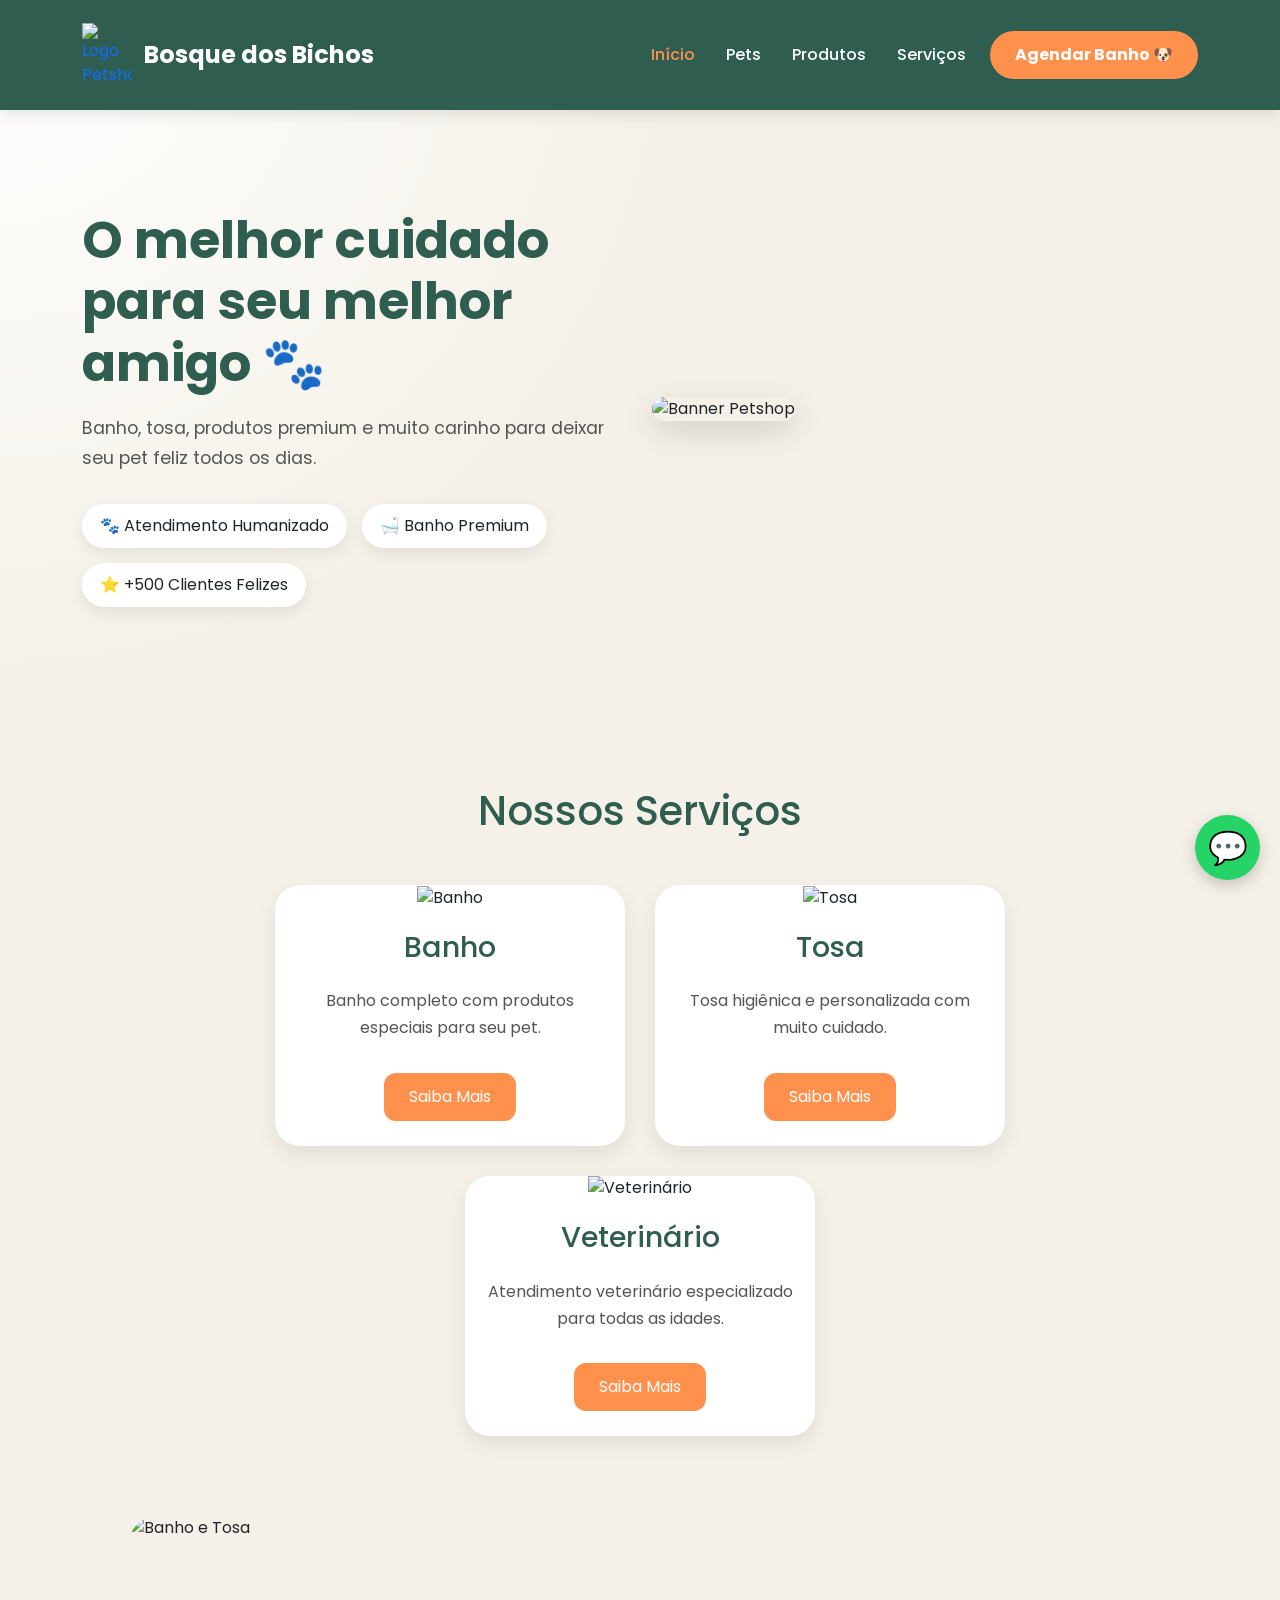
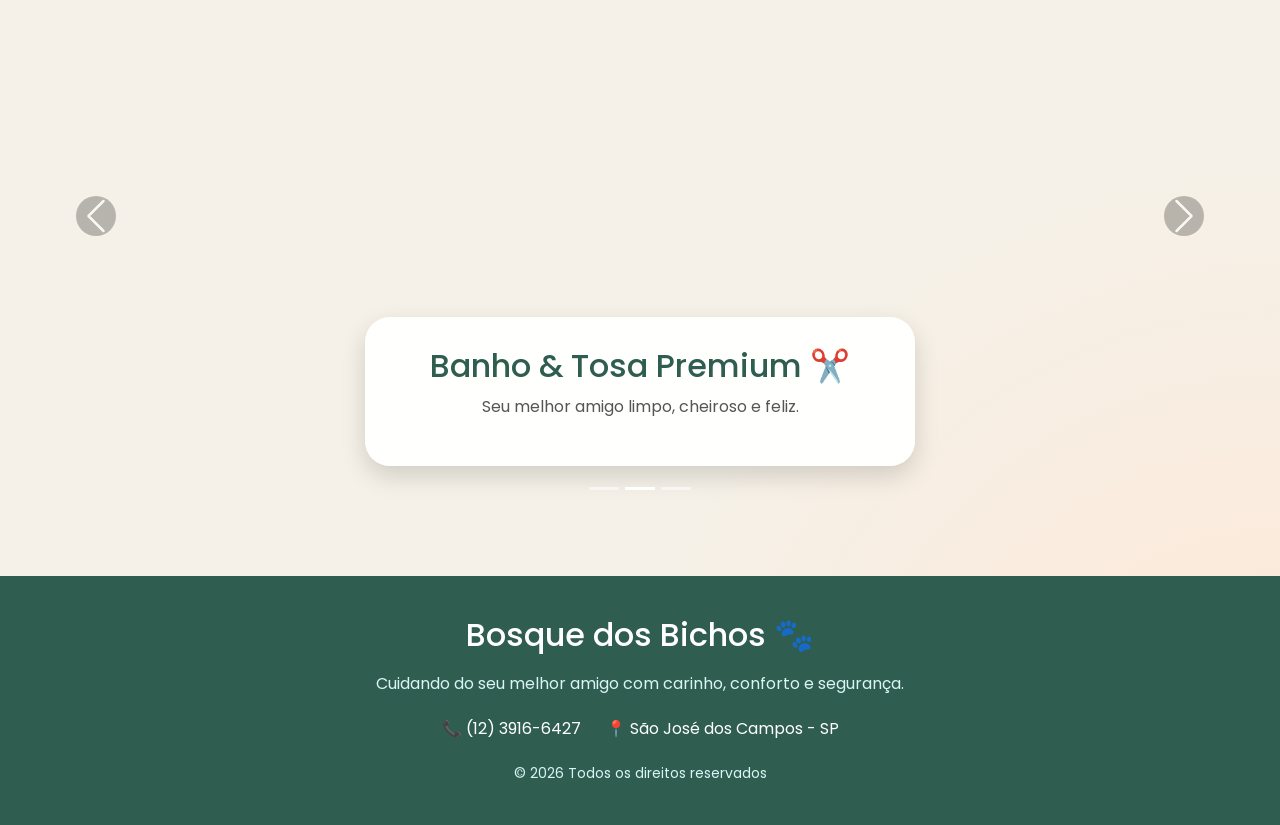
==== index.html @ 6c3a08b0 "." ====
<!doctype html>
<html lang="pt-br">

<head>

  <meta charset="utf-8">

  <meta name="viewport" content="width=device-width, initial-scale=1">

  <title>Bosque dos Bichos</title>

  <!-- BOOTSTRAP -->
  <link href="https://cdn.jsdelivr.net/npm/bootstrap@5.3.8/dist/css/bootstrap.min.css" rel="stylesheet">

  <!-- GOOGLE FONTS -->
  <link rel="preconnect" href="https://fonts.googleapis.com">

  <link rel="preconnect" href="https://fonts.gstatic.com" crossorigin>

  <link href="https://fonts.googleapis.com/css2?family=Poppins:wght@300;400;500;600;700&display=swap"
    rel="stylesheet">

  <!-- CSS -->
  <link rel="stylesheet" href="style.css">

</head>

<body>

  <!-- BOTÃO WHATSAPP -->

  <a href="https://wa.me/5512999999999" class="whatsapp-float">

    💬

  </a>

  <!-- HEADER -->

  <header class="header-petshop">

    <nav class="navbar navbar-expand-lg">

      <div class="container">

        <!-- LOGO -->

        <a class="logo-petshop" href="index.html">

          <img src="img/" alt="Logo Petshop">

          <span>
            Bosque dos Bichos
          </span>

        </a>

        <!-- BOTÃO MOBILE -->

        <button class="navbar-toggler"
          type="button"
          data-bs-toggle="collapse"
          data-bs-target="#menuPetshop">

          <span class="navbar-toggler-icon"></span>

        </button>

        <!-- MENU -->

        <div class="collapse navbar-collapse justify-content-end"
          id="menuPetshop">

          <ul class="navbar-nav align-items-center">

            <li class="nav-item">
              <a class="nav-link active-link" href="index.html">
                Início
              </a>
            </li>

            <li class="nav-item">
              <a class="nav-link" href="pets.html">
                Pets
              </a>
            </li>

            <li class="nav-item">
              <a class="nav-link" href="produtos.html">
                Produtos
              </a>
            </li>

            <li class="nav-item">
              <a class="nav-link" href="servicos.html">
                Serviços
              </a>
            </li>

            <li class="nav-item ms-3">

              <button class="btn-agendar"
                data-bs-toggle="modal"
                data-bs-target="#modalPet">

                Agendar Banho 🐶

              </button>

            </li>

          </ul>

        </div>

      </div>

    </nav>

  </header>

  <!-- HERO -->

  <section class="hero-petshop">

    <div class="container">

      <div class="row align-items-center">

        <!-- TEXTO -->

        <div class="col-lg-6 hero-texto">

          <h1>
            O melhor cuidado para seu melhor amigo 🐾
          </h1>

          <p>
            Banho, tosa, produtos premium e muito carinho
            para deixar seu pet feliz todos os dias.
          </p>

          <!-- BENEFÍCIOS -->

          <div class="hero-beneficios">

            <span>
              🐾 Atendimento Humanizado
            </span>

            <span>
              🛁 Banho Premium
            </span>

            <span>
              ⭐ +500 Clientes Felizes
            </span>

          </div>

        </div>

        <!-- IMAGEM -->

        <div class="col-lg-6 hero-imagem">

          <img src="img/cachorro e gato.jpg" alt="Banner Petshop">

        </div>

      </div>

    </div>

  </section>

  <!-- SERVIÇOS -->

  <section class="servicos">

    <h2>
      Nossos Serviços
    </h2>

    <div class="cards-servicos">

      <!-- CARD 1 -->

      <div class="card-servico">

        <img src="img/banho.jpg" alt="Banho">

        <h3>
          Banho
        </h3>

        <p>
          Banho completo com produtos especiais para seu pet.
        </p>

        <button>
          Saiba Mais
        </button>

      </div>

      <!-- CARD 2 -->

      <div class="card-servico">

        <img src="img/TOSA.jpg" alt="Tosa">

        <h3>
          Tosa
        </h3>

        <p>
          Tosa higiênica e personalizada com muito cuidado.
        </p>

        <button>
          Saiba Mais
        </button>

      </div>

      <!-- CARD 3 -->

      <div class="card-servico">

        <img src="img/vet-dog.jpg" alt="Veterinário">

        <h3>
          Veterinário
        </h3>

        <p>
          Atendimento veterinário especializado para todas as idades.
        </p>

        <button>
          Saiba Mais
        </button>

      </div>

    </div>

  </section>

  <!-- CARROSSEL -->

  <section class="carrossel-petshop">

    <div id="carouselPetshop"
      class="carousel slide"
      data-bs-ride="carousel"
      data-bs-interval="3000">

      <!-- INDICADORES -->

      <div class="carousel-indicators">

        <button type="button"
          data-bs-target="#carouselPetshop"
          data-bs-slide-to="0"
          class="active">
        </button>

        <button type="button"
          data-bs-target="#carouselPetshop"
          data-bs-slide-to="1">
        </button>

        <button type="button"
          data-bs-target="#carouselPetshop"
          data-bs-slide-to="2">
        </button>

      </div>

      <!-- IMAGENS -->

      <div class="carousel-inner">

        <!-- ITEM 1 -->

        <div class="carousel-item active">

          <img src="img/carrossel1.jpg"
            class="imagem-carrossel"
            alt="Pet Feliz">

          <div class="carousel-caption">

            <h2>
              Muito carinho para seu pet 🐈
            </h2>

            <p>
              Atendimento especializado e cheio de amor.
            </p>

          </div>

        </div>

        <!-- ITEM 2 -->

        <div class="carousel-item">

          <img src="img/carrossel2.jpg"
            class="imagem-carrossel"
            alt="Banho e Tosa">

          <div class="carousel-caption">

            <h2>
              Banho & Tosa Premium ✂️
            </h2>

            <p>
              Seu melhor amigo limpo, cheiroso e feliz.
            </p>

          </div>

        </div>

        <!-- ITEM 3 -->

        <div class="carousel-item">

          <img src="img/carrossel3.jpg"
            class="imagem-carrossel"
            alt="Produtos">

          <div class="carousel-caption">

            <h2>
              Produtos de Qualidade 🦴
            </h2>

            <p>
              Tudo que seu pet precisa em um só lugar.
            </p>

          </div>

        </div>

      </div>

      <!-- SETAS -->

      <button class="carousel-control-prev"
        type="button"
        data-bs-target="#carouselPetshop"
        data-bs-slide="prev">

        <span class="carousel-control-prev-icon"></span>

      </button>

      <button class="carousel-control-next"
        type="button"
        data-bs-target="#carouselPetshop"
        data-bs-slide="next">

        <span class="carousel-control-next-icon"></span>

      </button>

    </div>

  </section>

  <!-- FOOTER -->

  <footer class="footer-petshop">

    <div class="container">

      <h3>
        Bosque dos Bichos 🐾
      </h3>

      <p>
        Cuidando do seu melhor amigo com carinho,
        conforto e segurança.
      </p>

      <div class="footer-contato">

        <span>
          📞 (12) 3916-6427
        </span>

        <span>
          📍 São José dos Campos - SP
        </span>

      </div>

      <small>
        © 2026 Todos os direitos reservados
      </small>

    </div>

  </footer>

  <!-- MODAL -->

  <div class="modal fade"
    id="modalPet"
    tabindex="-1">

    <div class="modal-dialog modal-dialog-centered">

      <div class="modal-content">

        <!-- HEADER -->

        <div class="modal-header">

          <h2 class="modal-title">
            Agendar Banho 🐶
          </h2>

          <button type="button"
            class="btn-close"
            data-bs-dismiss="modal">
          </button>

        </div>

        <!-- BODY -->

        <div class="modal-body">

          <!-- NOME -->

          <input type="text"
            class="form-control mb-3"
            placeholder="Nome do pet">

          <!-- RAÇA -->

          <input type="text"
            class="form-control mb-3"
            placeholder="Raça do pet">

          <!-- TELEFONE -->

          <input type="tel"
            class="form-control mb-3"
            placeholder="Telefone do responsável">

          <!-- PORTE -->

          <select class="form-select mb-3">

            <option>
              Porte do pet
            </option>

            <option>
              Pequeno
            </option>

            <option>
              Médio
            </option>

            <option>
              Grande
            </option>

          </select>

          <!-- SERVIÇO -->

          <select class="form-select mb-3">

            <option>
              Escolha um serviço
            </option>

            <option>
              Banho
            </option>

            <option>
              Banho e Tosa
            </option>

            <option>
              Consulta Veterinária
            </option>

          </select>

          <!-- DATA -->

          <input type="date"
            class="form-control mb-3">

          <!-- HORÁRIO -->

          <select class="form-select mb-3">

            <option>
              Escolha um horário
            </option>

            <option>
              09:00
            </option>

            <option>
              10:30
            </option>

            <option>
              13:00
            </option>

            <option>
              15:30
            </option>

            <option>
              17:00
            </option>

          </select>

          <!-- OBSERVAÇÕES -->

          <textarea class="form-control"
            rows="4"
            placeholder="Observações sobre o pet"></textarea>

        </div>

        <!-- FOOTER -->

        <div class="modal-footer">

          <button class="btn-modal"
            onclick="agendarPet()">

            Confirmar Agendamento

          </button>

        </div>

      </div>

    </div>

  </div>

  <!-- SCRIPT -->

  <script src="https://cdn.jsdelivr.net/npm/bootstrap@5.3.8/dist/js/bootstrap.bundle.min.js"></script>

  <script>

    function agendarPet() {

      alert("Agendamento realizado com sucesso 🐶");

    }

  </script>

</body>

</html>
---- style.css ----
/* ========================================= */
/* RESET */
/* ========================================= */

*{
  margin: 0;
  padding: 0;
  box-sizing: border-box;
}

/* ========================================= */
/* BODY */
/* ========================================= */

body{

  font-family: 'Poppins', sans-serif;

  background-color: #F5F1E8;

  background-image:
  radial-gradient(circle at top left, #ffffff 0%, transparent 25%),
  radial-gradient(circle at bottom right, #ffe7d6 0%, transparent 25%);

}

/* ========================================= */
/* TEXTOS */
/* ========================================= */

p{
  color: #555;
  line-height: 1.7;
}

h1,h2,h3{
  color: #2F5D50;
}

/* ========================================= */
/* HEADER */
/* ========================================= */

.header-petshop{

  background-color: #2F5D50;

  padding: 15px 0;

  position: sticky;

  top: 0;

  z-index: 1000;

  box-shadow: 0 4px 15px rgba(0,0,0,0.1);

}

/* ========================================= */
/* LOGO */
/* ========================================= */

.logo-petshop{

  display: flex;

  align-items: center;

  gap: 12px;

  text-decoration: none;

}

.logo-petshop img{

  width: 50px;

}

.logo-petshop span{

  color: white;

  font-size: 1.5rem;

  font-weight: bold;

}

/* ========================================= */
/* MENU */
/* ========================================= */

.nav-link{

  color: white;

  font-weight: 500;

  margin-left: 15px;

  transition: 0.3s;

}

.nav-link:hover{

  color: #FF914D;

  transform: translateY(-2px);

}

.active-link{

  color: #FF914D !important;

}

/* ========================================= */
/* BOTÃO */
/* ========================================= */

.btn-agendar{

  background-color: #FF914D;

  color: white;

  border: none;

  padding: 12px 25px;

  border-radius: 30px;

  font-weight: bold;

  cursor: pointer;

  transition: 0.3s;

}

.btn-agendar:hover{

  background-color: #E67E3D;

  transform: scale(1.05);

}

/* ========================================= */
/* HERO */
/* ========================================= */

.hero-petshop{

  padding: 100px 0;

}

.hero-texto h1{

  font-size: 3.2rem;

  font-weight: bold;

  margin-bottom: 20px;

}

.hero-texto p{

  font-size: 1.1rem;

  margin-bottom: 30px;

}

.hero-beneficios{

  display: flex;

  gap: 15px;

  flex-wrap: wrap;

}

.hero-beneficios span{

  background-color: white;

  padding: 10px 18px;

  border-radius: 30px;

  box-shadow: 0 5px 15px rgba(0,0,0,0.08);

}

.hero-imagem img{

  width: 100%;

  max-width: 600px;

  border-radius: 30px;

  box-shadow: 0 10px 30px rgba(0,0,0,0.15);

}

/* ========================================= */
/* SERVIÇOS */
/* ========================================= */

.servicos{

  padding: 80px 10%;

  text-align: center;

}

.servicos h2{

  font-size: 2.5rem;

  margin-bottom: 50px;

}

.cards-servicos{

  display: flex;

  justify-content: center;

  gap: 30px;

  flex-wrap: wrap;

}

.card-servico{

  width: 350px;

  background-color: white;

  border-radius: 25px;

  overflow: hidden;

  box-shadow: 0 8px 20px rgba(0,0,0,0.08);

  transition: 0.3s;

}

.card-servico:hover{

  transform: translateY(-10px);

}

.card-servico img{

  width: 100%;

  height: 220px;

  object-fit: cover;

}

.card-servico h3{

  margin-top: 20px;

  font-size: 1.8rem;

}

.card-servico p{

  padding: 15px;

}

.card-servico button{

  background-color: #FF914D;

  color: white;

  border: none;

  padding: 12px 25px;

  border-radius: 12px;

  margin-bottom: 25px;

  cursor: pointer;

  transition: 0.3s;

}

.card-servico button:hover{

  background-color: #E67E3D;

  transform: scale(1.05);

}

/* ========================================= */
/* CARROSSEL */
/* ========================================= */

.carrossel-petshop{

  padding-bottom: 60px;

}

.carousel-item{

  height: 600px;

  overflow: hidden;

  border-radius: 30px;

}

.imagem-carrossel{

  width: 80%;

  height: 500px;

  object-fit: cover;

  display: block;

  margin: auto;

  border-radius: 30px;

}

.carousel-caption{

  background-color: rgba(255,255,255,0.95);

  padding: 30px;

  border-radius: 25px;

  max-width: 550px;

  margin: auto;

  bottom: 50px;

  box-shadow: 0 10px 25px rgba(0,0,0,0.15);

}

.carousel-caption h2{

  font-size: 2rem;

}

.carousel-control-prev-icon,
.carousel-control-next-icon{

  background-color: rgba(0,0,0,0.5);

  border-radius: 50%;

  padding: 20px;

}

/* ========================================= */
/* FOOTER */
/* ========================================= */

.footer-petshop{

  background-color: #2F5D50;

  padding: 40px 20px;

  text-align: center;

}

.footer-petshop h3{

  color: white;

  font-size: 2rem;

  margin-bottom: 15px;

}

.footer-petshop p{

  color: #d9f5f6;

  margin-bottom: 20px;

}

.footer-contato{

  display: flex;

  justify-content: center;

  gap: 25px;

  flex-wrap: wrap;

  margin-bottom: 20px;

  color: white;

}

.footer-petshop small{

  color: #d9f5f6;

}

/* ========================================= */
/* MODAL */
/* ========================================= */

.modal-content{

  border-radius: 25px;

  border: none;

}

.modal-header{

  background-color: #2F5D50;

  color: white;

}

.modal-body{

  padding: 30px;

}

.form-control,
.form-select{

  padding: 12px;

  border-radius: 12px;

}

.modal-footer{

  border-top: none;

}

.btn-modal{

  background-color: #FF914D;

  color: white;

  border: none;

  padding: 12px 25px;

  border-radius: 30px;

  font-weight: bold;

  transition: 0.3s;

}

.btn-modal:hover{

  background-color: #E67E3D;

}

/* ========================================= */
/* WHATSAPP */
/* ========================================= */

.whatsapp-float{

  position: fixed;

  bottom: 20px;

  right: 20px;

  width: 65px;

  height: 65px;

  background-color: #25D366;

  color: white;

  border-radius: 50%;

  display: flex;

  justify-content: center;

  align-items: center;

  font-size: 2rem;

  text-decoration: none;

  box-shadow: 0 5px 15px rgba(0,0,0,0.2);

  z-index: 999;

  transition: 0.3s;

}

.whatsapp-float:hover{

  transform: scale(1.1);

}

/* ========================================= */
/* PETS */
/* ========================================= */

.hero-pets{

  padding: 80px 0;

}

.hero-pets-texto{

  text-align: center;

}

.hero-pets-texto h1{

  font-size: 3rem;

  margin-bottom: 20px;

}

.hero-pets-texto h3{

  color: #555;

}

.hero-pets-imagem{

  display: flex;

  justify-content: center;

  margin-top: 40px;

}

.hero-pets-imagem img{

  width: 100%;

  max-width: 700px;

}

.pagina-pets{

  padding: 70px 0;

}

.card-pet{

  background-color: white;

  border-radius: 30px;

  padding: 18px;

  text-align: center;

  overflow: hidden;

  height: 100%;

  transition: 0.4s;

  box-shadow: 0 10px 25px rgba(0,0,0,0.08);

}

.card-pet:hover{

  transform: translateY(-12px);

}

.card-pet img{

  width: 100%;

  height: 280px;

  object-fit: cover;

  border-radius: 22px;

  margin-bottom: 20px;

}

.tags-pet{

  display: flex;

  justify-content: center;

  gap: 10px;

  flex-wrap: wrap;

  margin: 20px 0;

}

.tags-pet span{

  background-color: #FFE7D6;

  color: #FF914D;

  padding: 8px 16px;

  border-radius: 30px;

  font-size: 0.9rem;

  font-weight: bold;

}

.btn-adotar{

  background-color: #2F5D50;

  color: white;

  border: none;

  padding: 12px 30px;

  border-radius: 30px;

  font-weight: bold;

  transition: 0.3s;

}

.btn-adotar:hover{

  background-color: #23463C;

  transform: scale(1.05);

}

/* ========================================= */
/* PRODUTOS */
/* ========================================= */

.pagina-produtos{

  padding: 80px 0;

}

.card-produto{

  background-color: white;

  border-radius: 25px;

  padding: 20px;

  text-align: center;

  box-shadow: 0 8px 20px rgba(0,0,0,0.08);

  transition: 0.3s;

  height: 100%;

}

.card-produto:hover{

  transform: translateY(-8px);

}

.card-produto img{

  width: 100%;

  height: 220px;

  object-fit: cover;

  border-radius: 20px;

  margin-bottom: 20px;

}

.badge-produto{

  background-color: #FF914D;

  color: white;

  padding: 8px 14px;

  border-radius: 30px;

  display: inline-block;

  font-size: 0.8rem;

  font-weight: bold;

  margin-bottom: 15px;

}

.avaliacao-produto{

  font-size: 1.1rem;

  margin-bottom: 15px;

}

.btn-comprar{

  background-color: #FF914D;

  color: white;

  border: none;

  padding: 12px 25px;

  border-radius: 30px;

  font-weight: bold;

  transition: 0.3s;

}

.btn-comprar:hover{

  background-color: #E67E3D;

}

/* ========================================= */
/* SERVIÇOS */
/* ========================================= */

.banner-servicos{

  text-align: center;

  padding: 80px 20px;

}

.banner-servicos h1{

  font-size: 3rem;

  margin-bottom: 20px;

}

.pagina-servicos{

  padding: 80px 0;

}

.card-servico-moderno{

  background-color: white;

  border-radius: 30px;

  overflow: hidden;

  box-shadow: 0 10px 25px rgba(0,0,0,0.08);

  transition: 0.4s;

  height: 100%;

}

.card-servico-moderno:hover{

  transform: translateY(-10px);

}

.card-servico-moderno img{

  width: 100%;

  height: 330px;

  object-fit: cover;

}

.conteudo-servico{

  padding: 25px;

  text-align: center;

}

.icone-servico{

  font-size: 2.5rem;

  margin-bottom: 15px;

}

.lista-servicos{

  list-style: none;

  padding: 0;

  margin-bottom: 20px;

}

.preco-servico{

  display: inline-block;

  background-color: #FFE7D6;

  color: #FF914D;

  padding: 10px 18px;

  border-radius: 30px;

  font-weight: bold;

  margin-bottom: 20px;

}

.btn-servico{

  background-color: #2F5D50;

  color: white;

  border: none;

  padding: 12px 28px;

  border-radius: 30px;

  font-weight: bold;

  transition: 0.3s;

}

.btn-servico:hover{

  background-color: #23463C;

  transform: scale(1.05);

}

/* ========================================= */
/* RESPONSIVO */
/* ========================================= */

@media(max-width:768px){

  .hero-petshop{

    text-align: center;

    padding: 70px 20px;

  }

  .hero-texto h1{

    font-size: 2.3rem;

  }

  .hero-beneficios{

    justify-content: center;

  }

  .hero-imagem{

    margin-top: 40px;

  }

  .cards-servicos{

    flex-direction: column;

    align-items: center;

  }

  .carousel-item{

    height: auto;

  }

  .imagem-carrossel{

    width: 100%;

    height: 300px;

  }

  .carousel-caption{

    position: static;

    margin-top: 20px;

  }

  .hero-pets-texto h1,
  .banner-servicos h1{

    font-size: 2.2rem;

  }

}
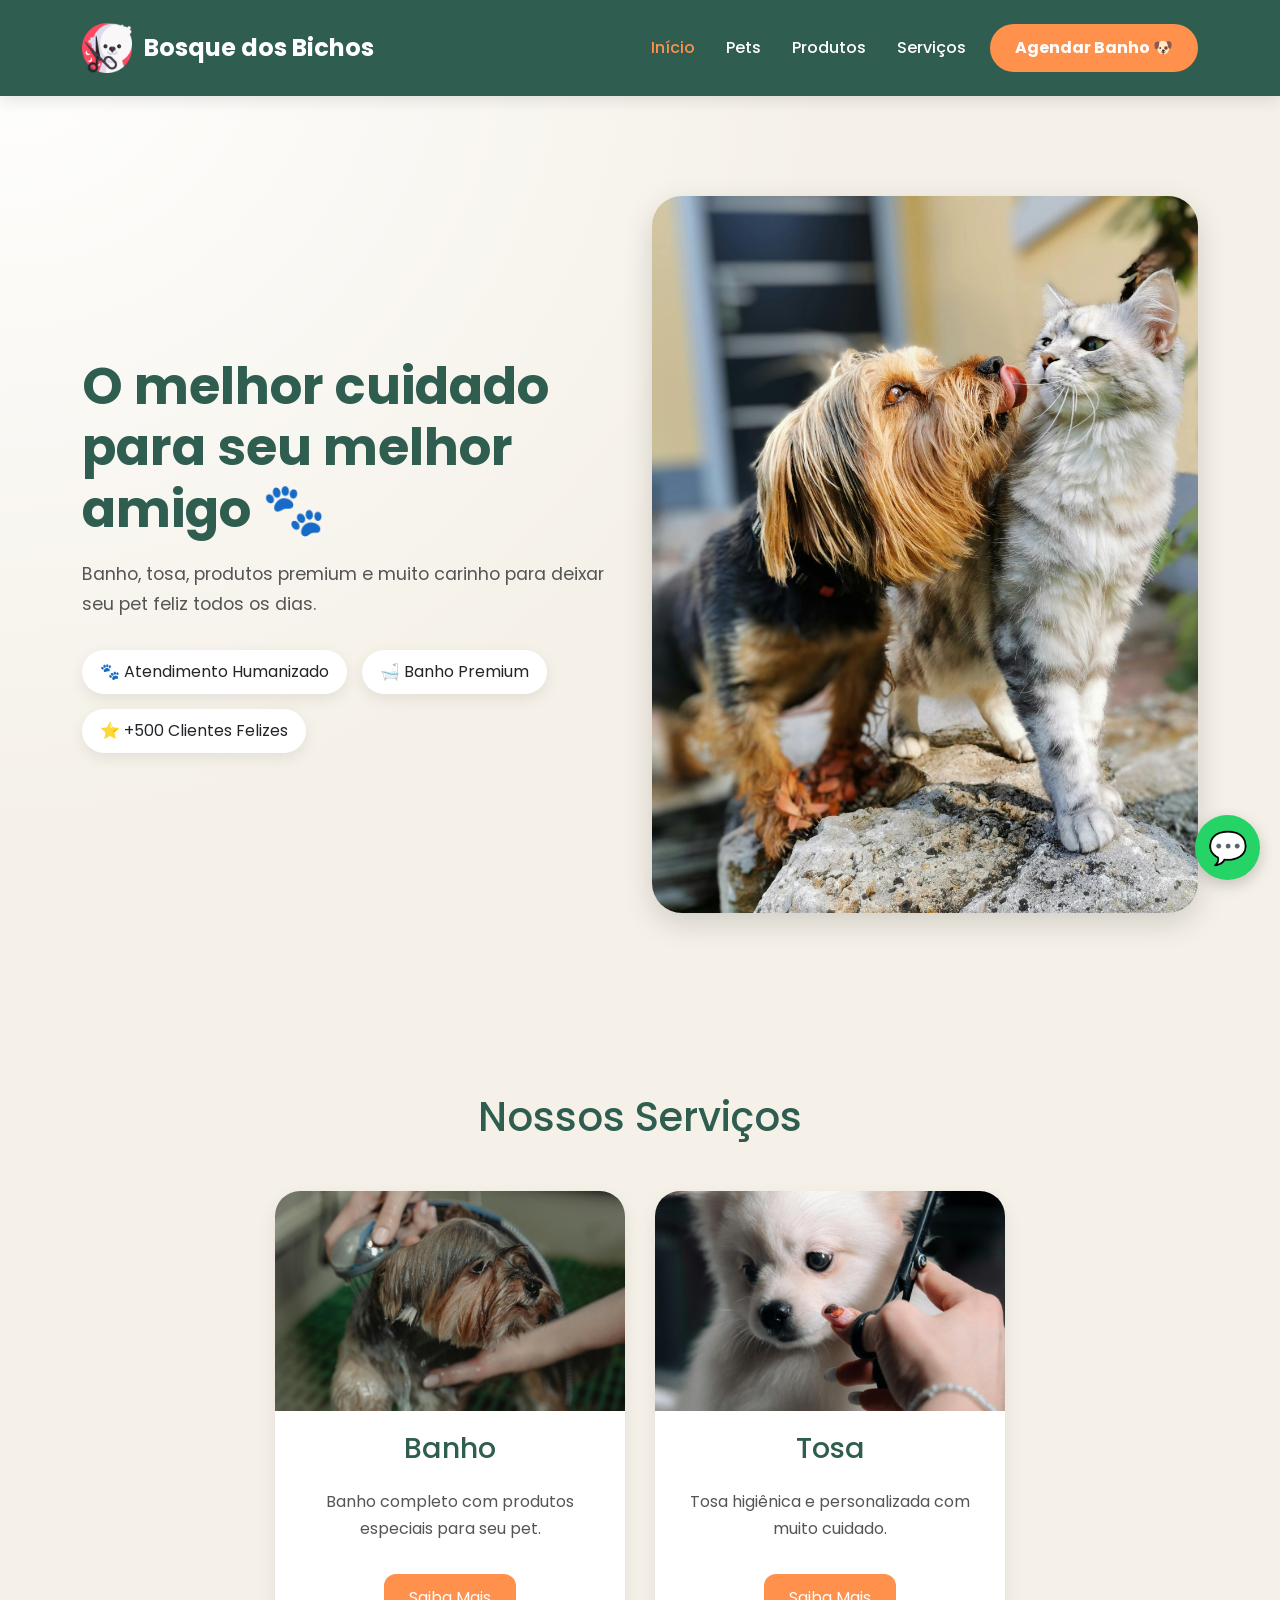
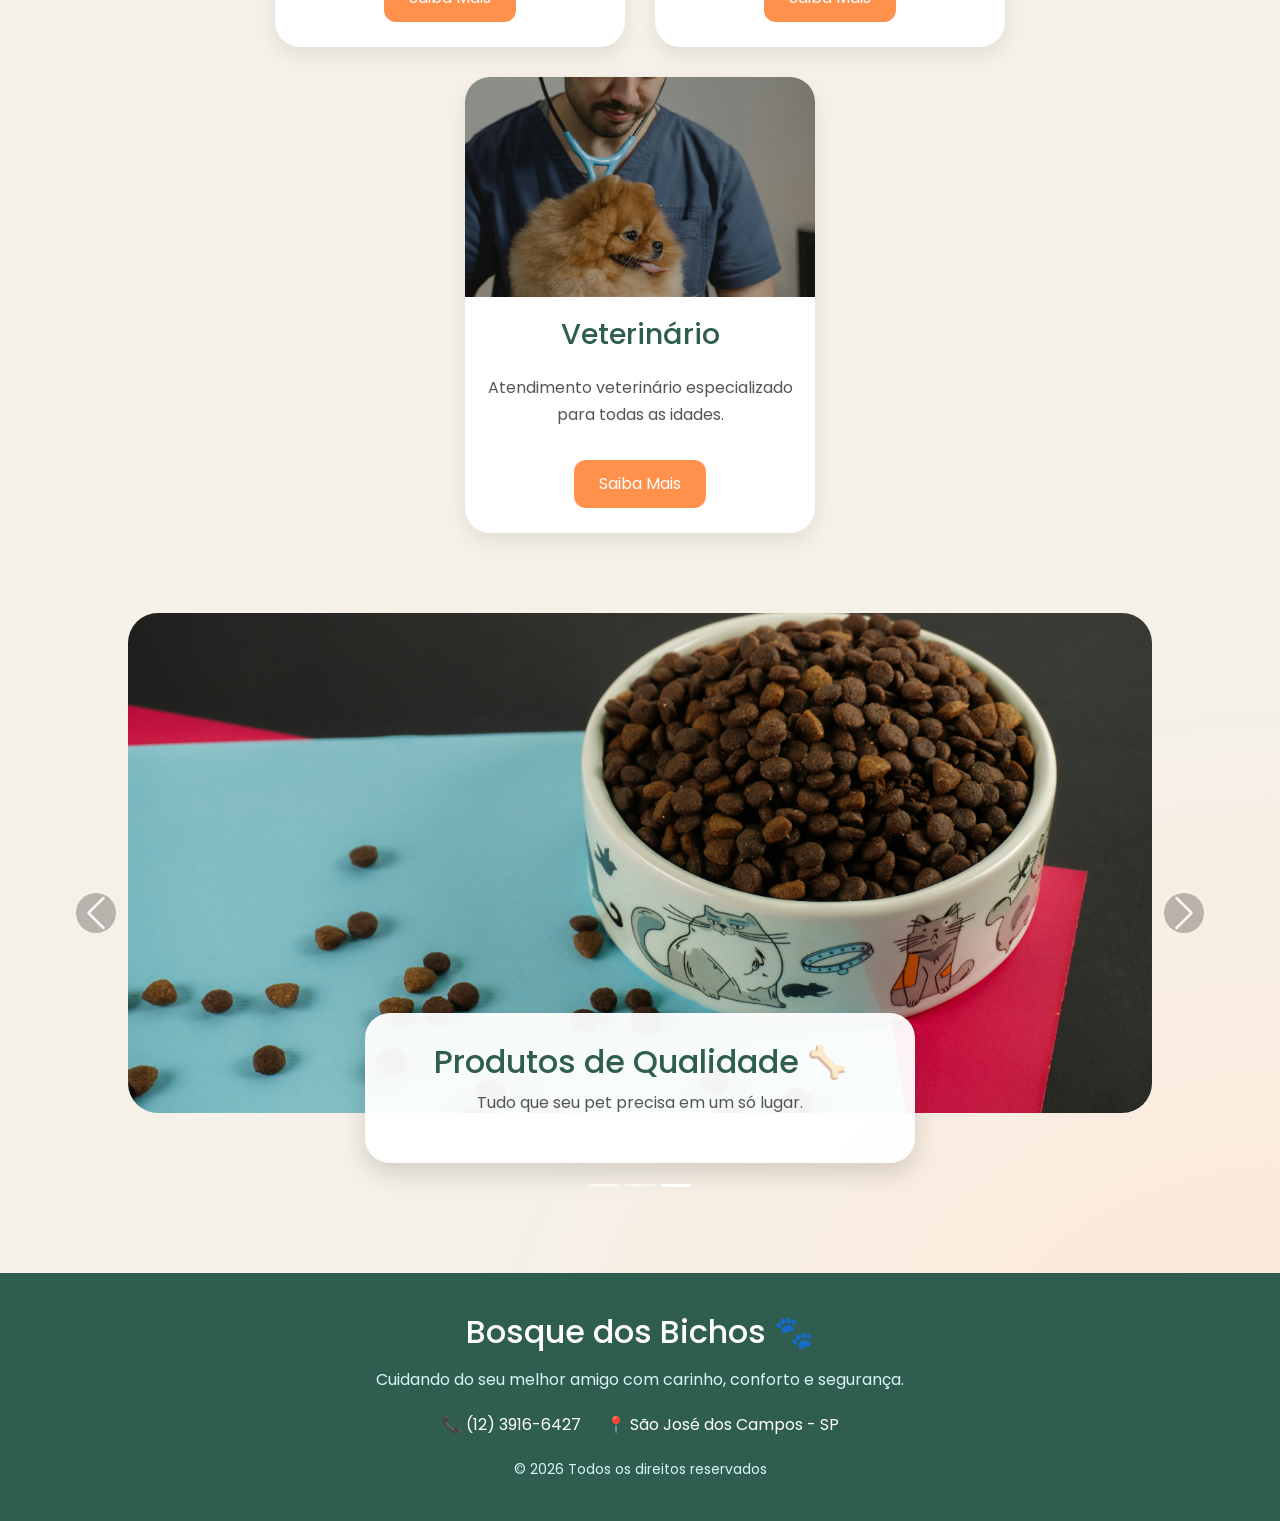
==== commit 7ee1e0d0: ",kdkdykr" ====
--- a/index.html
+++ b/index.html
@@ -47,7 +47,7 @@
 
         <a class="logo-petshop" href="index.html">
 
-          <img src="img/" alt="Logo Petshop">
+          <img src="img/corte-de-cabelo.png" alt="Logo Petshop">
 
           <span>
             Bosque dos Bichos
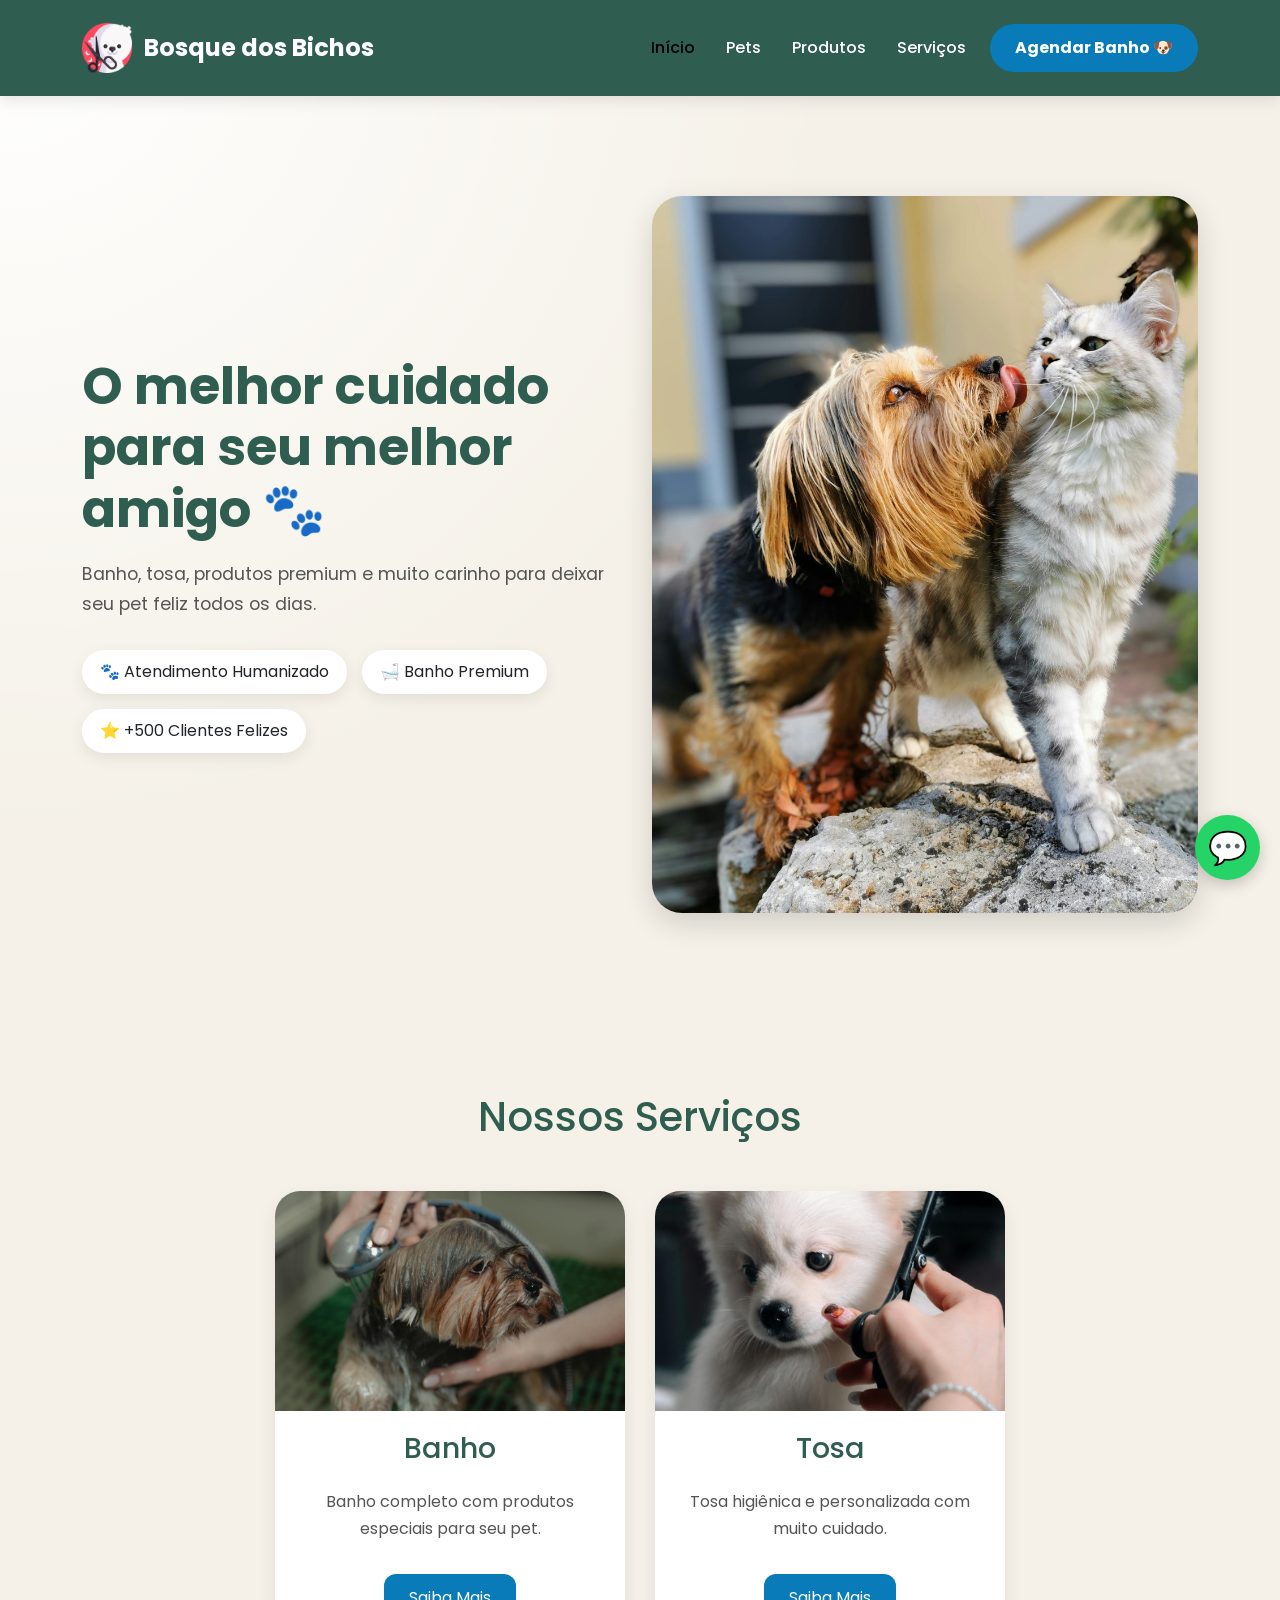
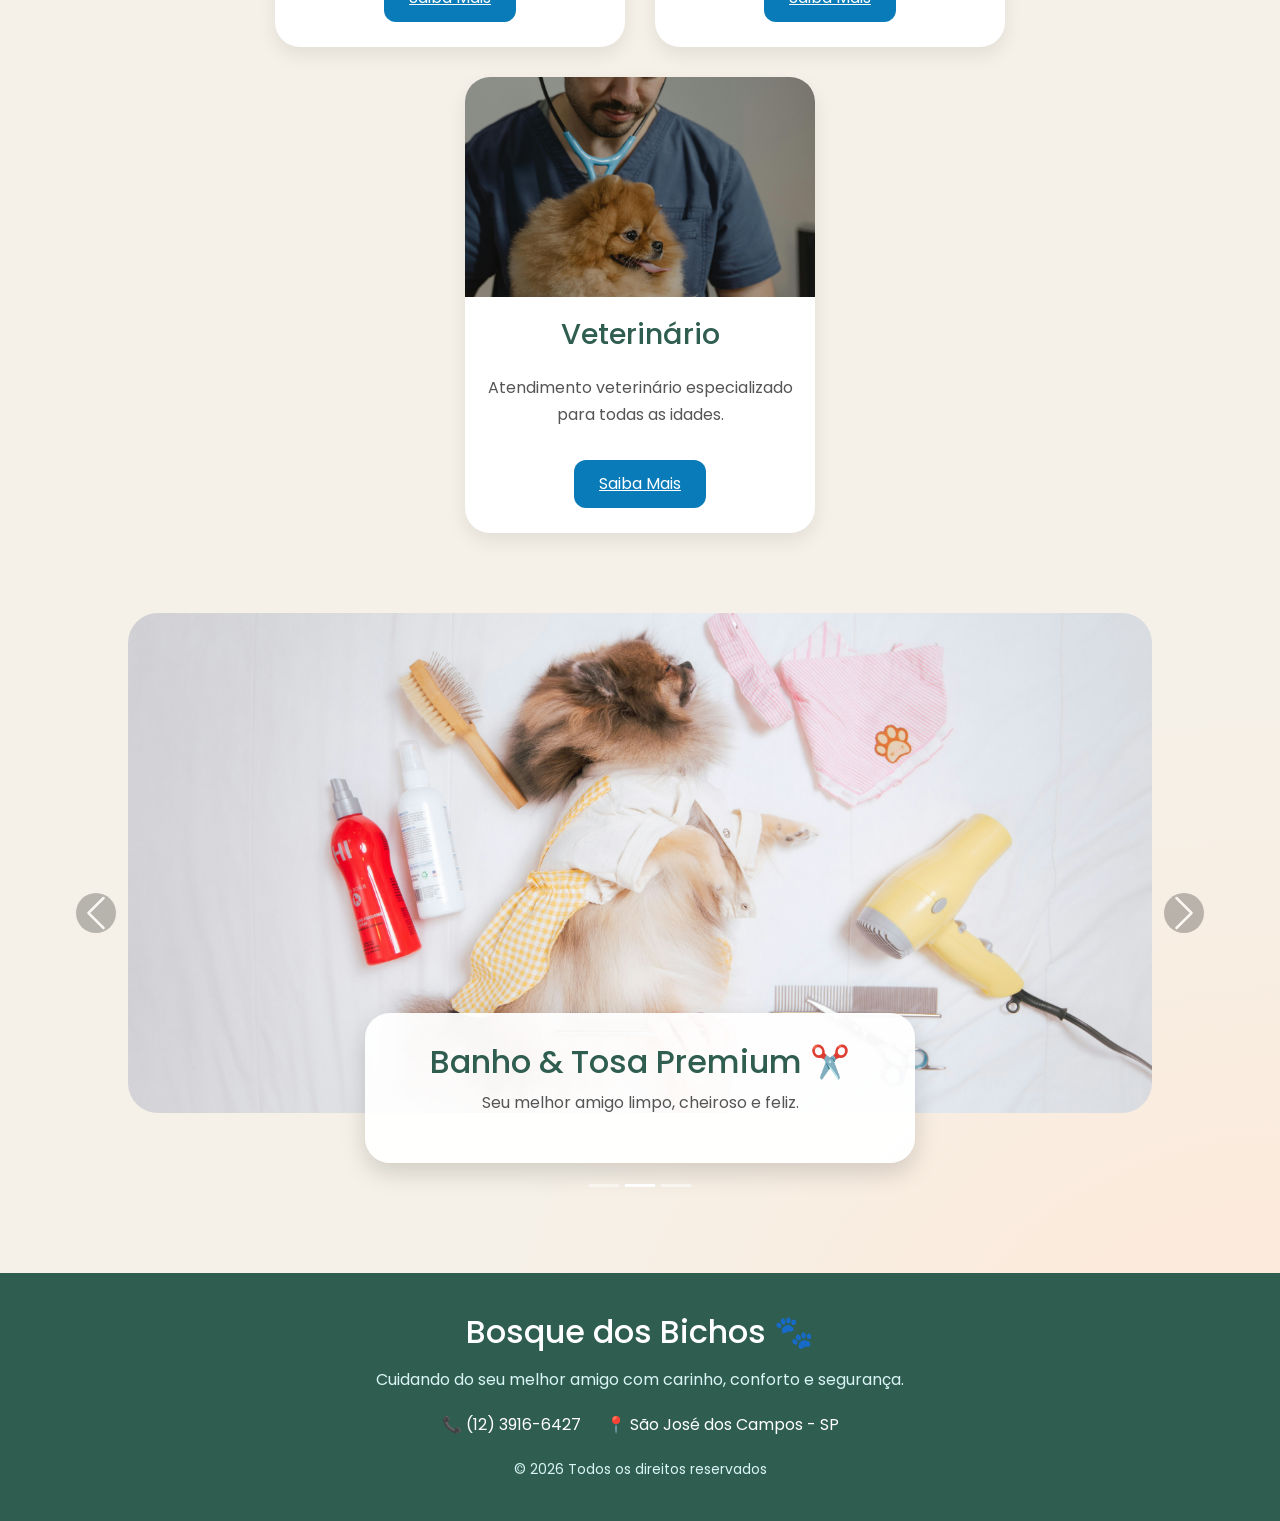
==== commit c4094f4b: "mudança final" ====
--- a/index.html
+++ b/index.html
@@ -199,14 +199,14 @@
         </p>
 
         <button>
-          Saiba Mais
+         <a href="servicos.html"> Saiba Mais</a>
         </button>
 
       </div>
 
       <!-- CARD 2 -->
 
-      <div class="card-servico">
+      <div class="card-servico ">
 
         <img src="img/TOSA.jpg" alt="Tosa">
 
@@ -219,7 +219,7 @@
         </p>
 
         <button>
-          Saiba Mais
+         <a href="servicos.html"> Saiba Mais</a>
         </button>
 
       </div>
@@ -239,7 +239,8 @@
         </p>
 
         <button>
-          Saiba Mais
+          <a href="servicos.html">Saiba Mais</a>
+          
         </button>
 
       </div>
--- a/style.css
+++ b/style.css
@@ -107,15 +107,15 @@
 
 .nav-link:hover{
 
-  color: #FF914D;
-
-  transform: translateY(-2px);
+  color: cadetblue;
+
+  transform: translateY(-3px);
 
 }
 
 .active-link{
 
-  color: #FF914D !important;
+  color: black !important;
 
 }
 
@@ -125,7 +125,7 @@
 
 .btn-agendar{
 
-  background-color: #FF914D;
+  background-color: #097BB8;
 
   color: white;
 
@@ -145,7 +145,7 @@
 
 .btn-agendar:hover{
 
-  background-color: #E67E3D;
+  background-color: #097BB8;
 
   transform: scale(1.05);
 
@@ -263,7 +263,7 @@
 
 .card-servico:hover{
 
-  transform: translateY(-10px);
+  transform: translateY(-3px);
 
 }
 
@@ -290,10 +290,13 @@
   padding: 15px;
 
 }
+.card-servico a{
+  color: white;
+}
 
 .card-servico button{
-
-  background-color: #FF914D;
+  
+  background-color:#097BB8;
 
   color: white;
 
@@ -313,7 +316,7 @@
 
 .card-servico button:hover{
 
-  background-color: #E67E3D;
+  background-color: #097BB8;
 
   transform: scale(1.05);
 
@@ -487,7 +490,7 @@
 
 .btn-modal{
 
-  background-color: #FF914D;
+  background-color:#097BB8;
 
   color: white;
 
@@ -505,7 +508,7 @@
 
 .btn-modal:hover{
 
-  background-color: #E67E3D;
+  background-color: #097BB8;
 
 }
 
@@ -629,9 +632,9 @@
 
 }
 
-.card-pet:hover{
-
-  transform: translateY(-12px);
+.card-pet :hover{
+
+  transform: translateY(-3px);
 
 }
 
@@ -667,7 +670,7 @@
 
   background-color: #FFE7D6;
 
-  color: #FF914D;
+  color:#23463C;
 
   padding: 8px 16px;
 
@@ -681,7 +684,7 @@
 
 .btn-adotar{
 
-  background-color: #2F5D50;
+  background-color: #097BB8;
 
   color: white;
 
@@ -735,7 +738,7 @@
 
 .card-produto:hover{
 
-  transform: translateY(-8px);
+  transform: translateY(-3px);
 
 }
 
@@ -755,7 +758,7 @@
 
 .badge-produto{
 
-  background-color: #FF914D;
+  background-color: #097BB8;
 
   color: white;
 
@@ -782,8 +785,10 @@
 }
 
 .btn-comprar{
-
-  background-color: #FF914D;
+  
+  margin: 15px;
+
+  background-color: #097BB8;
 
   color: white;
 
@@ -801,7 +806,7 @@
 
 .btn-comprar:hover{
 
-  background-color: #E67E3D;
+  background-color: #097BB8;
 
 }
 
@@ -849,7 +854,7 @@
 
 .card-servico-moderno:hover{
 
-  transform: translateY(-10px);
+  transform: translateY(-3px);
 
 }
 
@@ -895,7 +900,7 @@
 
   background-color: #FFE7D6;
 
-  color: #FF914D;
+  color:#097BB8;
 
   padding: 10px 18px;
 
@@ -909,7 +914,7 @@
 
 .btn-servico{
 
-  background-color: #2F5D50;
+  background-color: #097BB8;
 
   color: white;
 
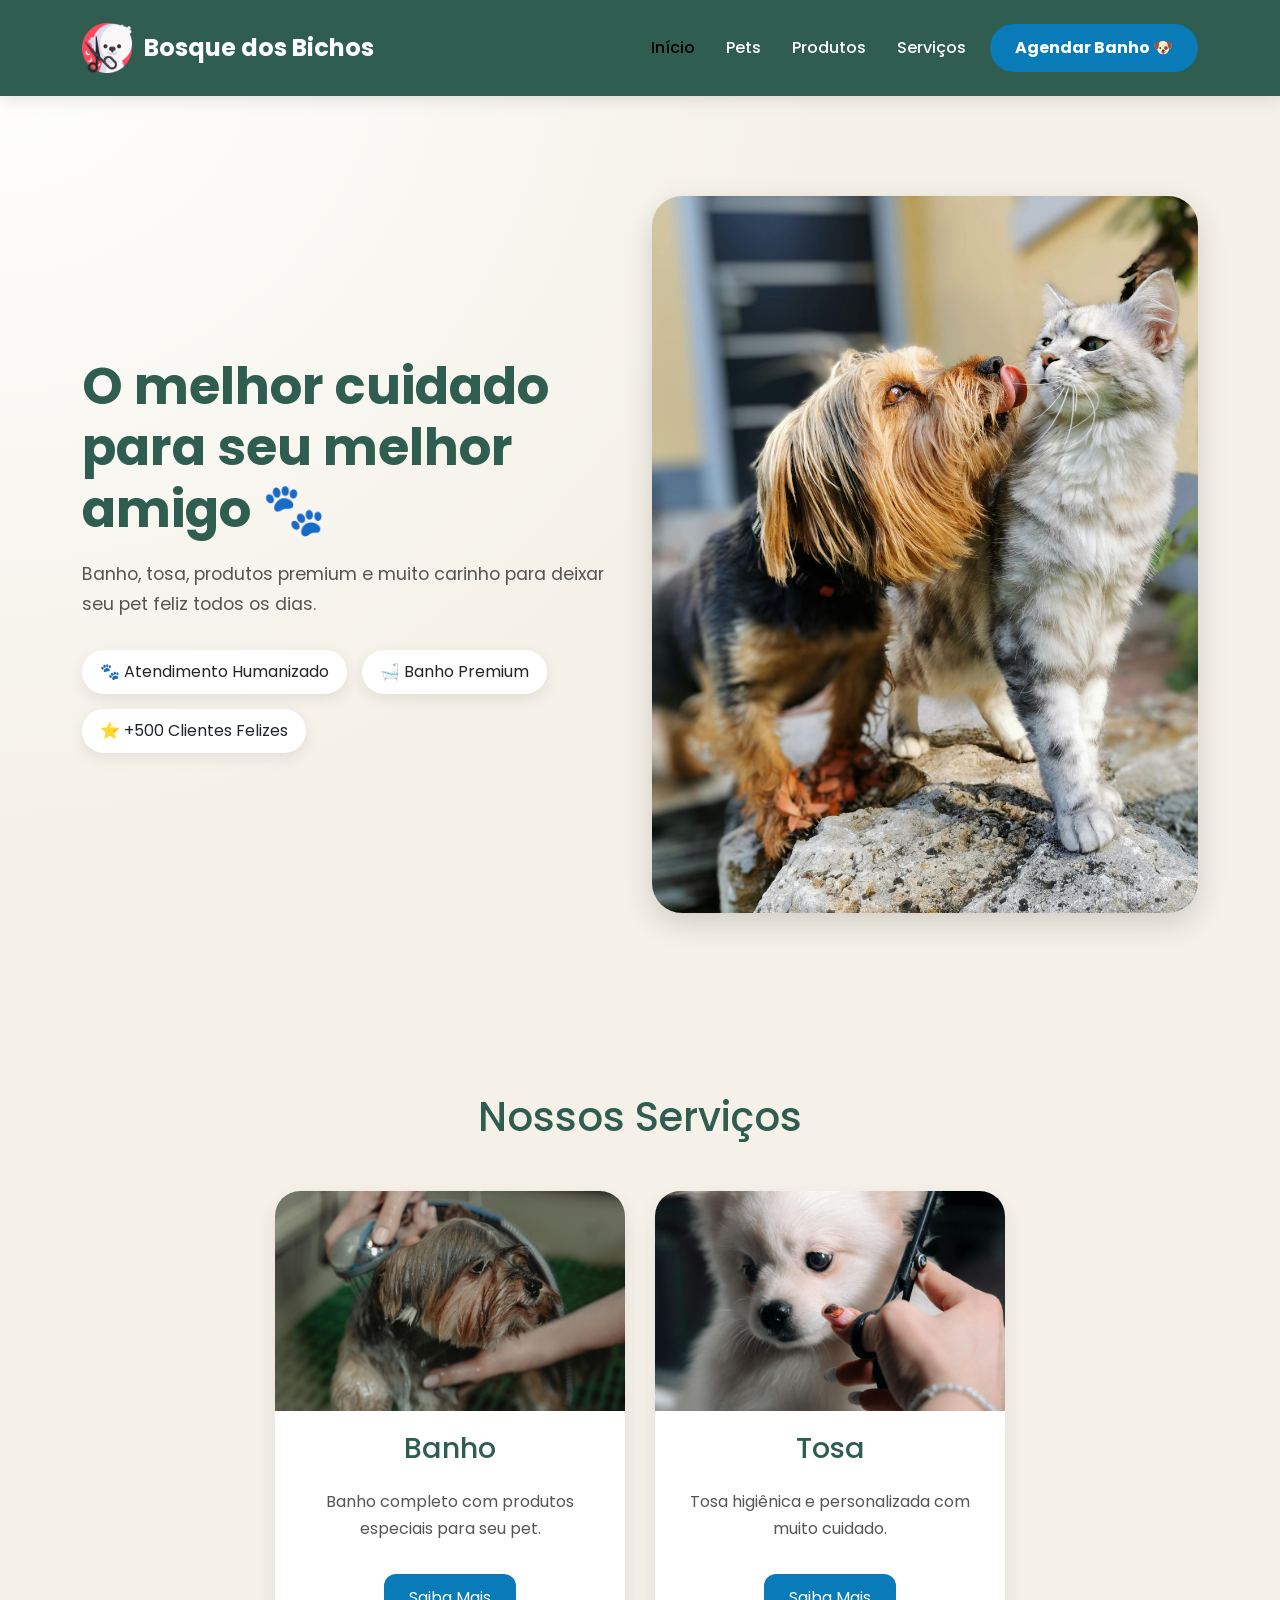
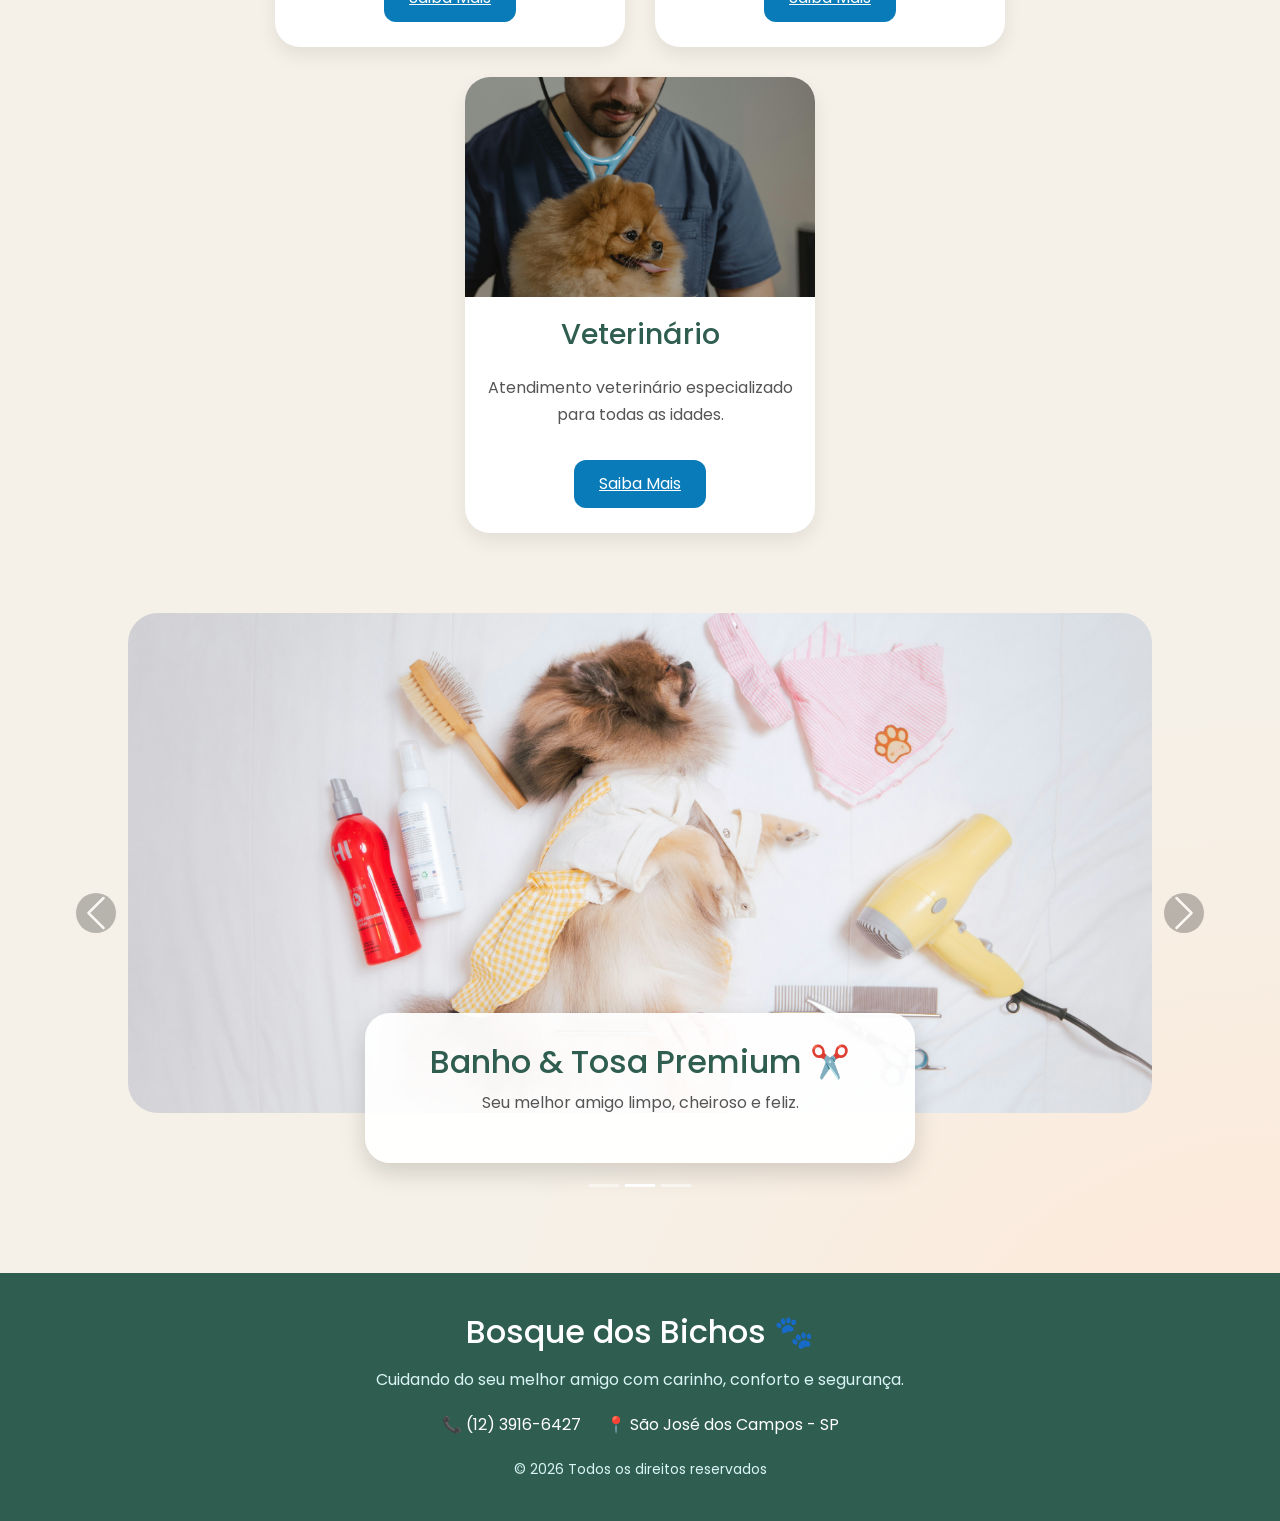
==== commit ffcb1a7e: "mudanças finais" ====
--- a/index.html
+++ b/index.html
@@ -27,14 +27,7 @@
 
 <body>
 
-  <!-- BOTÃO WHATSAPP -->
-
-  <a href="https://wa.me/5512999999999" class="whatsapp-float">
-
-    💬
-
-  </a>
-
+  
   <!-- HEADER -->
 
   <header class="header-petshop">
@@ -182,11 +175,11 @@
       Nossos Serviços
     </h2>
 
-    <div class="cards-servicos">
+    <div class="cards-servicos ">
 
       <!-- CARD 1 -->
 
-      <div class="card-servico">
+      <div class="card-servico hidden-card">
 
         <img src="img/banho.jpg" alt="Banho">
 
@@ -206,7 +199,7 @@
 
       <!-- CARD 2 -->
 
-      <div class="card-servico ">
+      <div class="card-servico hidden-card">
 
         <img src="img/TOSA.jpg" alt="Tosa">
 
@@ -226,7 +219,7 @@
 
       <!-- CARD 3 -->
 
-      <div class="card-servico">
+      <div class="card-servico hidden-card">
 
         <img src="img/vet-dog.jpg" alt="Veterinário">
 
@@ -565,6 +558,7 @@
   </div>
 
   <!-- SCRIPT -->
+   <script class="js" src="js/script.js"></script>
 
   <script src="https://cdn.jsdelivr.net/npm/bootstrap@5.3.8/dist/js/bootstrap.bundle.min.js"></script>
 
--- a/style.css
+++ b/style.css
@@ -235,6 +235,8 @@
 
 .cards-servicos{
 
+  
+
   display: flex;
 
   justify-content: center;
@@ -582,7 +584,7 @@
 
 }
 
-.hero-pets-texto h3{
+.hero-pets-texto h2{
 
   color: #555;
 
@@ -821,13 +823,25 @@
   padding: 80px 20px;
 
 }
-
 .banner-servicos h1{
-
-  font-size: 3rem;
-
-  margin-bottom: 20px;
-
+  margin: 2rem;
+
+  font-size: 4.5rem;
+
+  color: #2F5D50;
+
+}
+
+.banner-servicos h2{
+ 
+  font-size: 2rem;
+  color: #555;
+ margin-top: 200px;
+  
+}
+.container h2{
+  margin-top: 100px;
+  color: #555;
 }
 
 .pagina-servicos{
@@ -1003,7 +1017,7 @@
   .hero-pets-texto h1,
   .banner-servicos h1{
 
-    font-size: 2.2rem;
+    font-size: 3.2rem;
 
   }
 
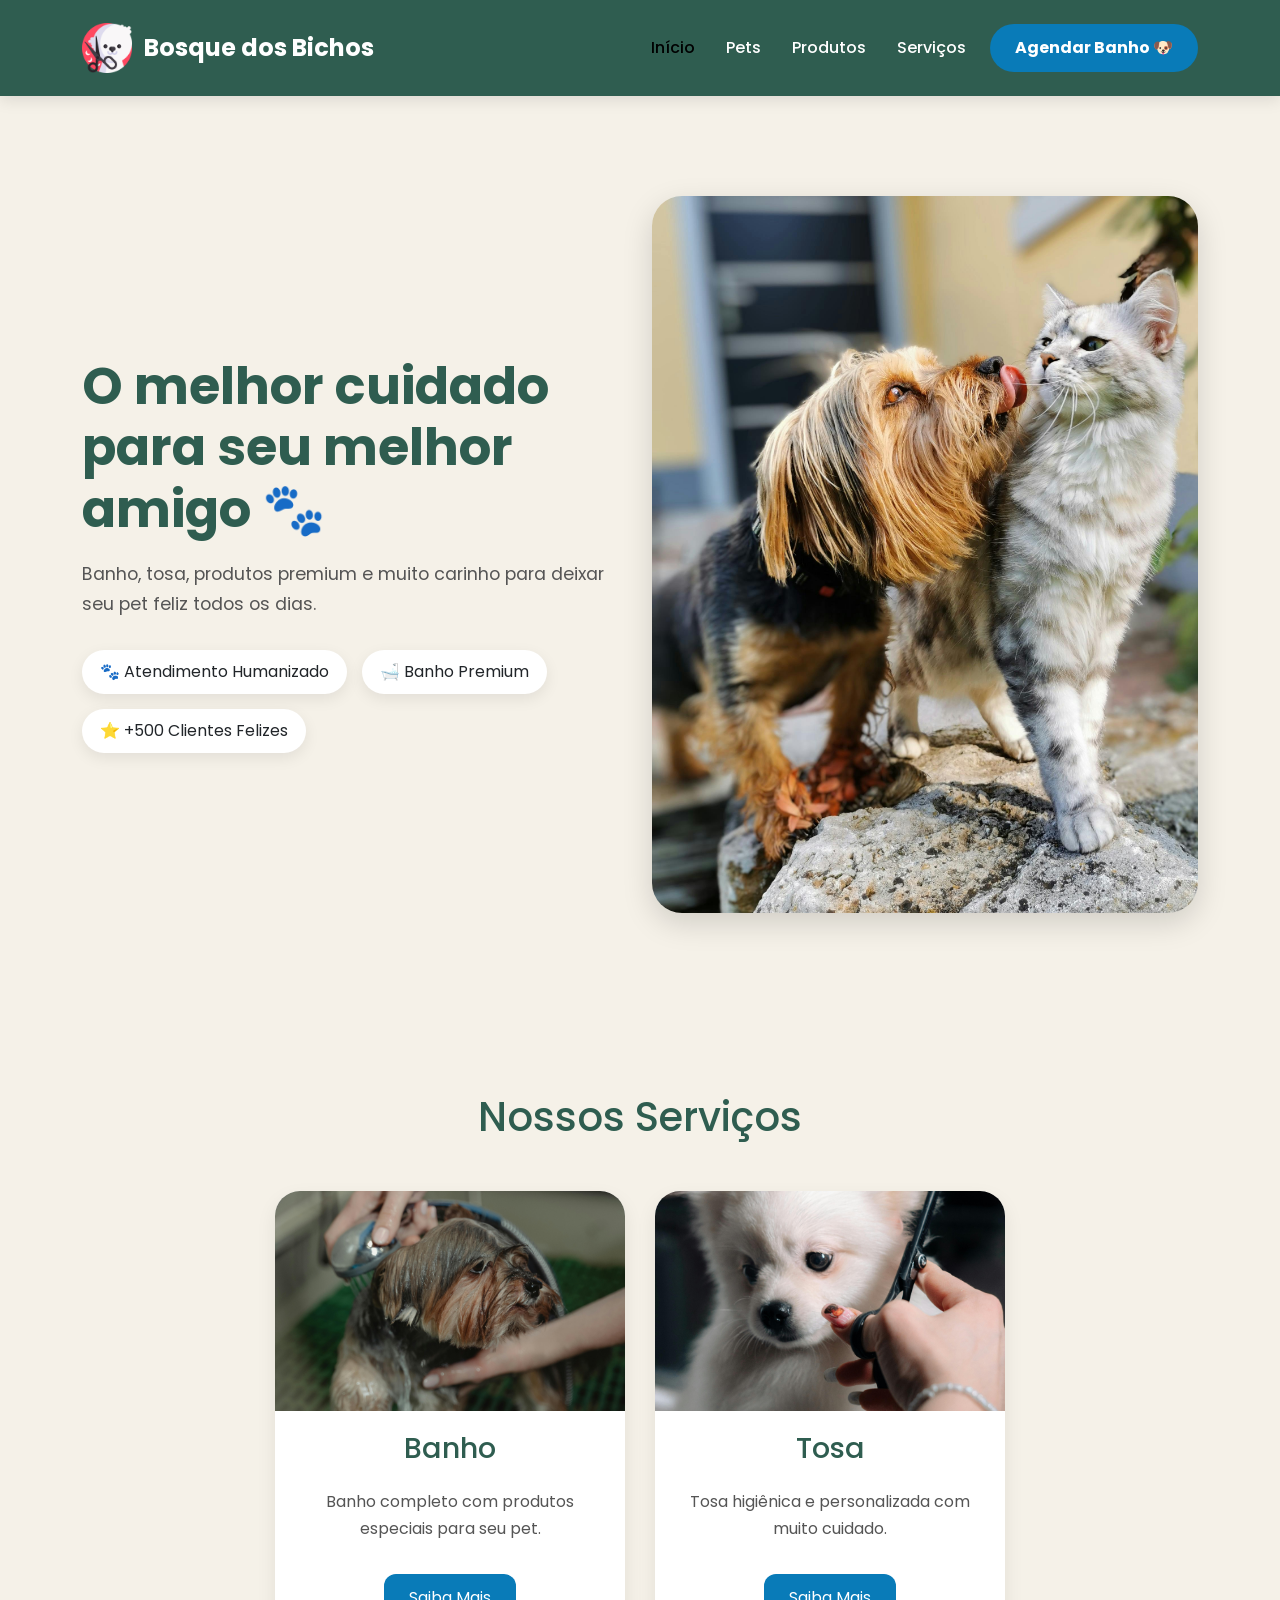
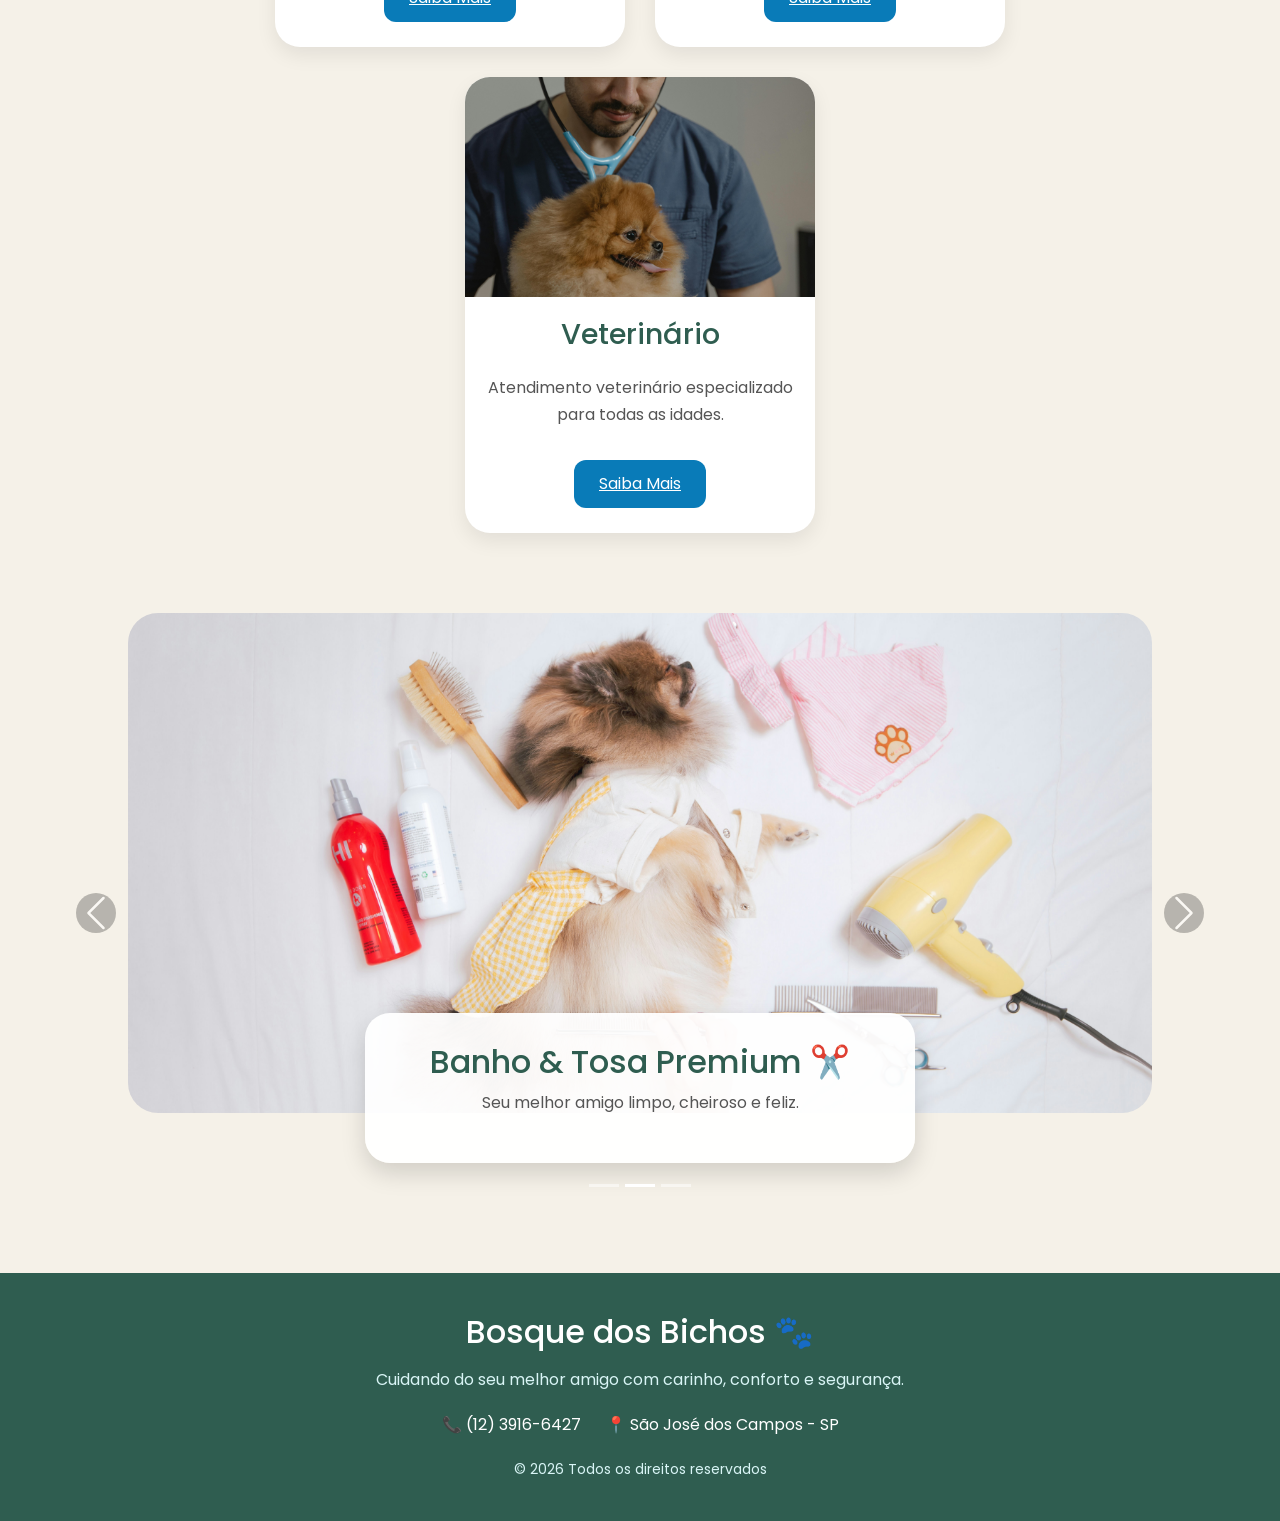
==== commit c44d844a: "mudamça final" ====
--- a/index.html
+++ b/index.html
@@ -2,6 +2,8 @@
 <html lang="pt-br">
 
 <head>
+
+  <!-- Home page -->
 
   <meta charset="utf-8">
 
@@ -48,7 +50,7 @@
 
         </a>
 
-        <!-- BOTÃO MOBILE -->
+        <!-- MOBILE -->
 
         <button class="navbar-toggler"
           type="button"
@@ -67,24 +69,28 @@
           <ul class="navbar-nav align-items-center">
 
             <li class="nav-item">
+              <!-- Home -->
               <a class="nav-link active-link" href="index.html">
                 Início
               </a>
             </li>
 
             <li class="nav-item">
+              <!-- Pets -->
               <a class="nav-link" href="pets.html">
                 Pets
               </a>
             </li>
 
             <li class="nav-item">
+              <!-- Products -->
               <a class="nav-link" href="produtos.html">
                 Produtos
               </a>
             </li>
 
             <li class="nav-item">
+              <!-- Services -->
               <a class="nav-link" href="servicos.html">
                 Serviços
               </a>
@@ -92,6 +98,7 @@
 
             <li class="nav-item ms-3">
 
+              <!-- Schedule -->
               <button class="btn-agendar"
                 data-bs-toggle="modal"
                 data-bs-target="#modalPet">
@@ -120,10 +127,11 @@
 
       <div class="row align-items-center">
 
-        <!-- TEXTO -->
+        <!-- TEXT -->
 
         <div class="col-lg-6 hero-texto">
 
+          <!-- Title -->
           <h1>
             O melhor cuidado para seu melhor amigo 🐾
           </h1>
@@ -133,18 +141,19 @@
             para deixar seu pet feliz todos os dias.
           </p>
 
-          <!-- BENEFÍCIOS -->
-
+          <!-- BENEFITS -->
           <div class="hero-beneficios">
 
             <span>
               🐾 Atendimento Humanizado
             </span>
 
+            <!-- Premium -->
             <span>
               🛁 Banho Premium
             </span>
 
+            <!-- Happy -->
             <span>
               ⭐ +500 Clientes Felizes
             </span>
@@ -153,7 +162,7 @@
 
         </div>
 
-        <!-- IMAGEM -->
+        <!-- IMAGE -->
 
         <div class="col-lg-6 hero-imagem">
 
@@ -167,7 +176,7 @@
 
   </section>
 
-  <!-- SERVIÇOS -->
+  <!-- SERVICES -->
 
   <section class="servicos">
 
@@ -175,22 +184,26 @@
       Nossos Serviços
     </h2>
 
+    <!-- CARDS -->
     <div class="cards-servicos ">
 
       <!-- CARD 1 -->
-
       <div class="card-servico hidden-card">
 
+        <!-- Image -->
         <img src="img/banho.jpg" alt="Banho">
 
+        <!-- Title -->
         <h3>
           Banho
         </h3>
 
+        <!-- Text -->
         <p>
           Banho completo com produtos especiais para seu pet.
         </p>
 
+        <!-- Button -->
         <button>
          <a href="servicos.html"> Saiba Mais</a>
         </button>
@@ -198,19 +211,22 @@
       </div>
 
       <!-- CARD 2 -->
-
       <div class="card-servico hidden-card">
 
+        <!-- Image -->
         <img src="img/TOSA.jpg" alt="Tosa">
 
+        <!-- Title -->
         <h3>
           Tosa
         </h3>
 
+        <!-- Text -->
         <p>
           Tosa higiênica e personalizada com muito cuidado.
         </p>
 
+        <!-- Button -->
         <button>
          <a href="servicos.html"> Saiba Mais</a>
         </button>
@@ -218,19 +234,22 @@
       </div>
 
       <!-- CARD 3 -->
-
       <div class="card-servico hidden-card">
 
+        <!-- Image -->
         <img src="img/vet-dog.jpg" alt="Veterinário">
 
+        <!-- Title -->
         <h3>
           Veterinário
         </h3>
 
+        <!-- Text -->
         <p>
           Atendimento veterinário especializado para todas as idades.
         </p>
 
+        <!-- Button -->
         <button>
           <a href="servicos.html">Saiba Mais</a>
           
@@ -242,30 +261,34 @@
 
   </section>
 
-  <!-- CARROSSEL -->
+  <!-- CAROUSEL -->
 
   <section class="carrossel-petshop">
 
+    <!-- Wrap -->
     <div id="carouselPetshop"
       class="carousel slide"
       data-bs-ride="carousel"
       data-bs-interval="3000">
 
-      <!-- INDICADORES -->
+      <!-- Dots -->
 
       <div class="carousel-indicators">
 
+        <!-- 1 -->
         <button type="button"
           data-bs-target="#carouselPetshop"
           data-bs-slide-to="0"
           class="active">
         </button>
 
+        <!-- 2 -->
         <button type="button"
           data-bs-target="#carouselPetshop"
           data-bs-slide-to="1">
         </button>
 
+        <!-- 3 -->
         <button type="button"
           data-bs-target="#carouselPetshop"
           data-bs-slide-to="2">
@@ -273,24 +296,26 @@
 
       </div>
 
-      <!-- IMAGENS -->
+      <!-- Slides -->
 
       <div class="carousel-inner">
 
-        <!-- ITEM 1 -->
-
+        <!-- Slide 1 -->
         <div class="carousel-item active">
 
+          <!-- Image -->
           <img src="img/carrossel1.jpg"
             class="imagem-carrossel"
             alt="Pet Feliz">
 
           <div class="carousel-caption">
 
+            <!-- Title -->
             <h2>
               Muito carinho para seu pet 🐈
             </h2>
 
+            <!-- Text -->
             <p>
               Atendimento especializado e cheio de amor.
             </p>
@@ -299,20 +324,23 @@
 
         </div>
 
-        <!-- ITEM 2 -->
-
+        <!-- Slide 2 -->
         <div class="carousel-item">
 
+          <!-- Image -->
           <img src="img/carrossel2.jpg"
             class="imagem-carrossel"
             alt="Banho e Tosa">
 
+          <!-- Caption -->
           <div class="carousel-caption">
 
+            <!-- Title -->
             <h2>
               Banho & Tosa Premium ✂️
             </h2>
 
+            <!-- Text -->
             <p>
               Seu melhor amigo limpo, cheiroso e feliz.
             </p>
@@ -321,20 +349,23 @@
 
         </div>
 
-        <!-- ITEM 3 -->
-
+        <!-- Slide 3 -->
         <div class="carousel-item">
 
+          <!-- Image -->
           <img src="img/carrossel3.jpg"
             class="imagem-carrossel"
             alt="Produtos">
 
+          <!-- Caption -->
           <div class="carousel-caption">
 
+            <!-- Title -->
             <h2>
               Produtos de Qualidade 🦴
             </h2>
 
+            <!-- Text -->
             <p>
               Tudo que seu pet precisa em um só lugar.
             </p>
@@ -345,22 +376,26 @@
 
       </div>
 
-      <!-- SETAS -->
+      <!-- Prev -->
 
       <button class="carousel-control-prev"
         type="button"
         data-bs-target="#carouselPetshop"
         data-bs-slide="prev">
 
+        <!-- Left -->
         <span class="carousel-control-prev-icon"></span>
 
       </button>
+
+      <!-- Next -->
 
       <button class="carousel-control-next"
         type="button"
         data-bs-target="#carouselPetshop"
         data-bs-slide="next">
 
+        <!-- Right -->
         <span class="carousel-control-next-icon"></span>
 
       </button>
@@ -369,33 +404,40 @@
 
   </section>
 
-  <!-- FOOTER -->
+<!-- FOOTER -->
 
   <footer class="footer-petshop">
 
+    <!-- Wrap -->
     <div class="container">
 
+      <!-- Name -->
       <h3>
         Bosque dos Bichos 🐾
       </h3>
 
+      <!-- Slogan -->
       <p>
         Cuidando do seu melhor amigo com carinho,
         conforto e segurança.
       </p>
 
+      <!-- Contact -->
       <div class="footer-contato">
 
+        <!-- Phone -->
         <span>
           📞 (12) 3916-6427
         </span>
 
+        <!-- Location -->
         <span>
           📍 São José dos Campos - SP
         </span>
 
       </div>
 
+      <!-- Copyright -->
       <small>
         © 2026 Todos os direitos reservados
       </small>
@@ -410,18 +452,22 @@
     id="modalPet"
     tabindex="-1">
 
+    <!-- Dialog -->
     <div class="modal-dialog modal-dialog-centered">
 
+      <!-- Content -->
       <div class="modal-content">
 
-        <!-- HEADER -->
+        <!-- Header -->
 
         <div class="modal-header">
 
+          <!-- Title -->
           <h2 class="modal-title">
             Agendar Banho 🐶
           </h2>
 
+          <!-- Close -->
           <button type="button"
             class="btn-close"
             data-bs-dismiss="modal">
@@ -429,51 +475,50 @@
 
         </div>
 
-        <!-- BODY -->
+        <!-- Body -->
 
         <div class="modal-body">
 
-          <!-- NOME -->
-
+          <!-- Name -->
           <input type="text"
             class="form-control mb-3"
             placeholder="Nome do pet">
 
-          <!-- RAÇA -->
-
+          <!-- Breed -->
           <input type="text"
             class="form-control mb-3"
             placeholder="Raça do pet">
 
-          <!-- TELEFONE -->
-
+          <!-- Phone -->
           <input type="tel"
             class="form-control mb-3"
             placeholder="Telefone do responsável">
 
-          <!-- PORTE -->
-
+          <!-- Size -->
           <select class="form-select mb-3">
 
             <option>
               Porte do pet
             </option>
 
+            <!-- Small -->
             <option>
               Pequeno
             </option>
 
+            <!-- Medium -->
             <option>
               Médio
             </option>
 
+            <!-- Large -->
             <option>
               Grande
             </option>
 
           </select>
 
-          <!-- SERVIÇO -->
+          <!-- Service -->
 
           <select class="form-select mb-3">
 
@@ -481,26 +526,29 @@
               Escolha um serviço
             </option>
 
+            <!-- Bath -->
             <option>
               Banho
             </option>
 
+            <!-- Bath & Groom -->
             <option>
               Banho e Tosa
             </option>
 
+            <!-- Vet -->
             <option>
               Consulta Veterinária
             </option>
 
           </select>
 
-          <!-- DATA -->
+          <!-- Date -->
 
           <input type="date"
             class="form-control mb-3">
 
-          <!-- HORÁRIO -->
+          <!-- Time -->
 
           <select class="form-select mb-3">
 
@@ -508,40 +556,47 @@
               Escolha um horário
             </option>
 
+            <!-- 09:00 -->
             <option>
               09:00
             </option>
 
+            <!-- 10:30 -->
             <option>
               10:30
             </option>
 
+            <!-- 13:00 -->
             <option>
               13:00
             </option>
 
+            <!-- 15:30 -->
             <option>
               15:30
             </option>
 
+            <!-- 17:00 -->
             <option>
               17:00
             </option>
 
           </select>
 
-          <!-- OBSERVAÇÕES -->
-
+          <!-- Notes -->
+
+          <!-- Notes -->
           <textarea class="form-control"
             rows="4"
             placeholder="Observações sobre o pet"></textarea>
 
         </div>
 
-        <!-- FOOTER -->
+        <!-- Footer -->
 
         <div class="modal-footer">
 
+          <!-- Confirm -->
           <button class="btn-modal"
             onclick="agendarPet()">
 
@@ -557,21 +612,20 @@
 
   </div>
 
-  <!-- SCRIPT -->
-   <script class="js" src="js/script.js"></script>
+  <!-- Bootstrap -->
 
   <script src="https://cdn.jsdelivr.net/npm/bootstrap@5.3.8/dist/js/bootstrap.bundle.min.js"></script>
 
-  <script>
-
-    function agendarPet() {
-
-      alert("Agendamento realizado com sucesso 🐶");
-
-    }
-
-  </script>
+  <!-- Script -->
+
+  <script src="js/script.js"></script>
 
 </body>
 
+</html>
+  <script src="https://cdn.jsdelivr.net/npm/bootstrap@5.3.8/dist/js/bootstrap.bundle.min.js"></script>
+  <script src="js/script.js"></script>
+
+</body>
+
 </html>
--- a/style.css
+++ b/style.css
@@ -1,67 +1,52 @@
-/* ========================================= */
-/* RESET */
-/* ========================================= */
-
-*{
+* {
   margin: 0;
   padding: 0;
   box-sizing: border-box;
 }
 
-/* ========================================= */
-/* BODY */
-/* ========================================= */
-
-body{
+
+body {
 
   font-family: 'Poppins', sans-serif;
 
+  
   background-color: #F5F1E8;
 
-  background-image:
-  radial-gradient(circle at top left, #ffffff 0%, transparent 25%),
-  radial-gradient(circle at bottom right, #ffe7d6 0%, transparent 25%);
-
-}
-
-/* ========================================= */
-/* TEXTOS */
-/* ========================================= */
-
-p{
+  
+}
+
+
+p {
   color: #555;
   line-height: 1.7;
 }
 
-h1,h2,h3{
+h1,
+h2,
+h3 {
   color: #2F5D50;
 }
 
-/* ========================================= */
-/* HEADER */
-/* ========================================= */
-
-.header-petshop{
+
+.header-petshop {
 
   background-color: #2F5D50;
 
   padding: 15px 0;
 
+ 
   position: sticky;
 
   top: 0;
 
   z-index: 1000;
 
-  box-shadow: 0 4px 15px rgba(0,0,0,0.1);
-
-}
-
-/* ========================================= */
-/* LOGO */
-/* ========================================= */
-
-.logo-petshop{
+  box-shadow: 0 4px 15px rgba(0, 0, 0, 0.1);
+
+}
+
+
+.logo-petshop {
 
   display: flex;
 
@@ -73,13 +58,14 @@
 
 }
 
-.logo-petshop img{
+
+.logo-petshop img {
 
   width: 50px;
 
 }
 
-.logo-petshop span{
+.logo-petshop span {
 
   color: white;
 
@@ -89,11 +75,8 @@
 
 }
 
-/* ========================================= */
-/* MENU */
-/* ========================================= */
-
-.nav-link{
+
+.nav-link {
 
   color: white;
 
@@ -101,11 +84,13 @@
 
   margin-left: 15px;
 
+  
   transition: 0.3s;
 
 }
 
-.nav-link:hover{
+
+.nav-link:hover {
 
   color: cadetblue;
 
@@ -113,17 +98,15 @@
 
 }
 
-.active-link{
+
+.active-link {
 
   color: black !important;
 
 }
 
-/* ========================================= */
-/* BOTÃO */
-/* ========================================= */
-
-.btn-agendar{
+
+.btn-agendar {
 
   background-color: #097BB8;
 
@@ -143,687 +126,633 @@
 
 }
 
-.btn-agendar:hover{
+.btn-agendar:hover {
+
+  transform: scale(1.05);
+
+}
+
+
+
+
+.hero-petshop {
+
+  padding: 100px 0;
+
+}
+
+
+.hero-texto h1 {
+
+  font-size: 3.2rem;
+
+  font-weight: bold;
+
+  margin-bottom: 20px;
+
+}
+
+
+.hero-texto p {
+
+  font-size: 1.1rem;
+
+  margin-bottom: 30px;
+
+}
+
+
+.hero-beneficios {
+
+  display: flex;
+
+  gap: 15px;
+
+  flex-wrap: wrap;
+
+}
+
+
+.hero-beneficios span {
+
+  background-color: white;
+
+  padding: 10px 18px;
+
+  border-radius: 30px;
+
+  box-shadow: 0 5px 15px rgba(0, 0, 0, 0.08);
+
+}
+
+
+.hero-imagem img {
+
+  width: 100%;
+
+  max-width: 600px;
+
+  border-radius: 30px;
+
+  box-shadow: 0 10px 30px rgba(0, 0, 0, 0.15);
+
+}
+
+
+/* SERVIÇOS */
+
+
+
+.servicos {
+
+  padding: 80px 10%;
+
+  text-align: center;
+
+}
+
+
+.servicos h2 {
+
+  font-size: 2.5rem;
+
+  margin-bottom: 50px;
+
+}
+
+
+.cards-servicos {
+
+
+
+  display: flex;
+
+  justify-content: center;
+
+  gap: 30px;
+
+  flex-wrap: wrap;
+
+}
+
+
+.card-servico {
+
+  width: 350px;
+
+  background-color: white;
+
+  border-radius: 25px;
+
+  overflow: hidden;
+
+  box-shadow: 0 8px 20px rgba(0, 0, 0, 0.08);
+
+  transition: 0.3s;
+
+}
+
+
+.card-servico:hover {
+
+  transform: translateY(-3px);
+
+}
+
+.card-servico img {
+
+  width: 100%;
+
+  height: 220px;
+
+  object-fit: cover;
+
+}
+
+
+.card-servico h3 {
+
+  margin-top: 20px;
+
+  font-size: 1.8rem;
+
+}
+
+
+.card-servico p {
+
+  padding: 15px;
+
+}
+
+.card-servico a {
+  color: white;
+}
+
+.card-servico button {
 
   background-color: #097BB8;
 
+  color: white;
+
+  border: none;
+
+  padding: 12px 25px;
+
+  border-radius: 12px;
+
+  margin-bottom: 25px;
+
+  cursor: pointer;
+
+  transition: 0.3s;
+
+}
+
+
+.card-servico button:hover {
+
   transform: scale(1.05);
 
 }
 
-/* ========================================= */
-/* HERO */
-/* ========================================= */
-
-.hero-petshop{
-
-  padding: 100px 0;
-
-}
-
-.hero-texto h1{
-
-  font-size: 3.2rem;
+
+/* CARROSSEL */
+
+
+
+.carrossel-petshop {
+
+  padding-bottom: 60px;
+
+}
+
+.carousel-item {
+
+  height: 600px;
+
+  overflow: hidden;
+
+  border-radius: 30px;
+
+}
+
+
+.imagem-carrossel {
+
+  width: 80%;
+
+  height: 500px;
+
+  object-fit: cover;
+
+  display: block;
+
+  margin: auto;
+
+  border-radius: 30px;
+
+}
+
+
+.carousel-caption {
+
+  background-color: rgba(255, 255, 255, 0.95);
+
+  padding: 30px;
+
+  border-radius: 25px;
+
+  max-width: 550px;
+
+  margin: auto;
+
+  bottom: 50px;
+
+  box-shadow: 0 10px 25px rgba(0, 0, 0, 0.15);
+
+}
+
+
+.carousel-caption h2 {
+
+  font-size: 2rem;
+
+}
+
+.carousel-control-prev-icon,
+.carousel-control-next-icon {
+
+  background-color: rgba(0, 0, 0, 0.5);
+
+  border-radius: 50%;
+
+  padding: 20px;
+
+}
+
+
+/* FOOTER */
+
+
+
+.footer-petshop {
+
+  background-color: #2F5D50;
+
+  padding: 40px 20px;
+
+  text-align: center;
+
+}
+
+
+.footer-petshop h3 {
+
+  color: white;
+
+  font-size: 2rem;
+
+  margin-bottom: 15px;
+
+}
+
+
+.footer-petshop p {
+
+  color: #d9f5f6;
+
+  margin-bottom: 20px;
+
+}
+
+
+.footer-contato {
+
+  display: flex;
+
+  justify-content: center;
+
+  gap: 25px;
+
+  flex-wrap: wrap;
+
+  margin-bottom: 20px;
+
+  color: white;
+
+}
+
+
+.footer-petshop small {
+
+  color: #d9f5f6;
+
+}
+
+
+/* MODAL */
+
+.modal-content {
+
+  border-radius: 25px;
+
+  border: none;
+
+}
+
+
+.modal-header {
+
+  background-color: #2F5D50;
+
+  color: white;
+
+}
+
+
+.modal-body {
+
+  padding: 30px;
+
+}
+
+/* FORM */
+.form-control,
+.form-select {
+
+  padding: 12px;
+
+  border-radius: 12px;
+
+}
+
+/* MODAL FOOTER */
+.modal-footer {
+
+  border-top: none;
+
+}
+
+
+.btn-modal {
+
+  background-color: #097BB8;
+
+  color: white;
+
+  border: none;
+
+  padding: 12px 25px;
+
+  border-radius: 30px;
 
   font-weight: bold;
 
+  transition: 0.3s;
+
+}
+
+
+.btn-modal:hover {
+
+  transform: scale(1.02);
+
+}
+
+
+
+/* PETS */
+
+
+
+.hero-pets {
+
+  padding: 80px 0;
+
+}
+
+
+.hero-pets-texto {
+
+  text-align: center;
+
+}
+
+
+.hero-pets-texto h1 {
+
+  font-size: 3rem;
+
   margin-bottom: 20px;
 
 }
 
-.hero-texto p{
+
+.hero-pets-texto h2 {
+
+  color: #555;
+
+}
+
+.card-pet {
+
+  background-color: white;
+
+  border-radius: 25px;
+
+  padding: 20px;
+
+  text-align: center;
+
+  box-shadow: 0 8px 20px rgba(0, 0, 0, 0.08);
+
+  transition: 0.3s;
+
+}
+
+.card-pet:hover {
+
+  transform: translateY(-3px);
+
+}
+
+.card-pet img {
+
+  width: 100%;
+
+  height: 280px;
+
+  object-fit: cover;
+
+  border-radius: 22px;
+
+  margin-bottom: 20px;
+
+}
+
+.tags-pet {
+
+  display: flex;
+
+  justify-content: center;
+
+  gap: 10px;
+
+  flex-wrap: wrap;
+
+  margin: 20px 0;
+
+}
+
+.tags-pet span {
+
+  background-color: #FFE7D6;
+
+  color: #23463C;
+
+  padding: 8px 16px;
+
+  border-radius: 30px;
+
+  font-size: 0.9rem;
+
+  font-weight: bold;
+
+}
+
+.btn-adotar {
+
+  background-color: #097BB8;
+
+  color: white;
+
+  border: none;
+
+  padding: 12px 30px;
+
+  border-radius: 30px;
+
+  font-weight: bold;
+
+  transition: 0.3s;
+
+}
+
+.btn-adotar:hover {
+
+  background-color: #23463C;
+
+  transform: scale(1.05);
+
+}
+
+
+/* PRODUTOS */
+.pagina-produtos {
+
+  padding: 80px 0;
+
+}
+
+.card-produto {
+
+  background-color: white;
+
+  border-radius: 25px;
+
+  padding: 20px;
+
+  text-align: center;
+
+  box-shadow: 0 8px 20px rgba(0, 0, 0, 0.08);
+
+  transition: 0.3s;
+
+  height: 100%;
+
+}
+
+.card-produto:hover {
+
+  transform: translateY(-3px);
+
+}
+
+.card-produto img {
+
+  width: 100%;
+
+  height: 220px;
+
+  object-fit: cover;
+
+  border-radius: 20px;
+
+  margin-bottom: 20px;
+
+}
+
+.badge-produto {
+
+  background-color: #097BB8;
+
+  color: white;
+
+  padding: 8px 14px;
+
+  border-radius: 30px;
+
+  display: inline-block;
+
+  font-size: 0.8rem;
+
+  font-weight: bold;
+
+  margin-bottom: 15px;
+
+}
+
+.avaliacao-produto {
 
   font-size: 1.1rem;
 
-  margin-bottom: 30px;
-
-}
-
-.hero-beneficios{
-
-  display: flex;
-
-  gap: 15px;
-
-  flex-wrap: wrap;
-
-}
-
-.hero-beneficios span{
-
-  background-color: white;
-
-  padding: 10px 18px;
-
-  border-radius: 30px;
-
-  box-shadow: 0 5px 15px rgba(0,0,0,0.08);
-
-}
-
-.hero-imagem img{
-
-  width: 100%;
-
-  max-width: 600px;
-
-  border-radius: 30px;
-
-  box-shadow: 0 10px 30px rgba(0,0,0,0.15);
-
-}
-
-/* ========================================= */
+  margin-bottom: 15px;
+
+}
+
+.btn-comprar {
+
+  margin: 15px;
+
+  background-color: #097BB8;
+
+  color: white;
+
+  border: none;
+
+  padding: 12px 25px;
+
+  border-radius: 30px;
+
+  font-weight: bold;
+
+  transition: 0.3s;
+
+}
+
+
 /* SERVIÇOS */
-/* ========================================= */
-
-.servicos{
-
-  padding: 80px 10%;
+
+.banner-servicos {
 
   text-align: center;
 
-}
-
-.servicos h2{
-
-  font-size: 2.5rem;
-
-  margin-bottom: 50px;
-
-}
-
-.cards-servicos{
-
-  
-
-  display: flex;
-
-  justify-content: center;
-
-  gap: 30px;
-
-  flex-wrap: wrap;
-
-}
-
-.card-servico{
-
-  width: 350px;
-
-  background-color: white;
-
-  border-radius: 25px;
-
-  overflow: hidden;
-
-  box-shadow: 0 8px 20px rgba(0,0,0,0.08);
-
-  transition: 0.3s;
-
-}
-
-.card-servico:hover{
-
-  transform: translateY(-3px);
-
-}
-
-.card-servico img{
-
-  width: 100%;
-
-  height: 220px;
-
-  object-fit: cover;
-
-}
-
-.card-servico h3{
-
-  margin-top: 20px;
-
-  font-size: 1.8rem;
-
-}
-
-.card-servico p{
-
-  padding: 15px;
-
-}
-.card-servico a{
-  color: white;
-}
-
-.card-servico button{
-  
-  background-color:#097BB8;
-
-  color: white;
-
-  border: none;
-
-  padding: 12px 25px;
-
-  border-radius: 12px;
-
-  margin-bottom: 25px;
-
-  cursor: pointer;
-
-  transition: 0.3s;
-
-}
-
-.card-servico button:hover{
-
-  background-color: #097BB8;
-
-  transform: scale(1.05);
-
-}
-
-/* ========================================= */
-/* CARROSSEL */
-/* ========================================= */
-
-.carrossel-petshop{
-
-  padding-bottom: 60px;
-
-}
-
-.carousel-item{
-
-  height: 600px;
-
-  overflow: hidden;
-
-  border-radius: 30px;
-
-}
-
-.imagem-carrossel{
-
-  width: 80%;
-
-  height: 500px;
-
-  object-fit: cover;
-
-  display: block;
-
-  margin: auto;
-
-  border-radius: 30px;
-
-}
-
-.carousel-caption{
-
-  background-color: rgba(255,255,255,0.95);
-
-  padding: 30px;
-
-  border-radius: 25px;
-
-  max-width: 550px;
-
-  margin: auto;
-
-  bottom: 50px;
-
-  box-shadow: 0 10px 25px rgba(0,0,0,0.15);
-
-}
-
-.carousel-caption h2{
-
-  font-size: 2rem;
-
-}
-
-.carousel-control-prev-icon,
-.carousel-control-next-icon{
-
-  background-color: rgba(0,0,0,0.5);
-
-  border-radius: 50%;
-
-  padding: 20px;
-
-}
-
-/* ========================================= */
-/* FOOTER */
-/* ========================================= */
-
-.footer-petshop{
-
-  background-color: #2F5D50;
-
-  padding: 40px 20px;
-
-  text-align: center;
-
-}
-
-.footer-petshop h3{
-
-  color: white;
-
-  font-size: 2rem;
-
-  margin-bottom: 15px;
-
-}
-
-.footer-petshop p{
-
-  color: #d9f5f6;
-
-  margin-bottom: 20px;
-
-}
-
-.footer-contato{
-
-  display: flex;
-
-  justify-content: center;
-
-  gap: 25px;
-
-  flex-wrap: wrap;
-
-  margin-bottom: 20px;
-
-  color: white;
-
-}
-
-.footer-petshop small{
-
-  color: #d9f5f6;
-
-}
-
-/* ========================================= */
-/* MODAL */
-/* ========================================= */
-
-.modal-content{
-
-  border-radius: 25px;
-
-  border: none;
-
-}
-
-.modal-header{
-
-  background-color: #2F5D50;
-
-  color: white;
-
-}
-
-.modal-body{
-
-  padding: 30px;
-
-}
-
-.form-control,
-.form-select{
-
-  padding: 12px;
-
-  border-radius: 12px;
-
-}
-
-.modal-footer{
-
-  border-top: none;
-
-}
-
-.btn-modal{
-
-  background-color:#097BB8;
-
-  color: white;
-
-  border: none;
-
-  padding: 12px 25px;
-
-  border-radius: 30px;
-
-  font-weight: bold;
-
-  transition: 0.3s;
-
-}
-
-.btn-modal:hover{
-
-  background-color: #097BB8;
-
-}
-
-/* ========================================= */
-/* WHATSAPP */
-/* ========================================= */
-
-.whatsapp-float{
-
-  position: fixed;
-
-  bottom: 20px;
-
-  right: 20px;
-
-  width: 65px;
-
-  height: 65px;
-
-  background-color: #25D366;
-
-  color: white;
-
-  border-radius: 50%;
-
-  display: flex;
-
-  justify-content: center;
-
-  align-items: center;
-
-  font-size: 2rem;
-
-  text-decoration: none;
-
-  box-shadow: 0 5px 15px rgba(0,0,0,0.2);
-
-  z-index: 999;
-
-  transition: 0.3s;
-
-}
-
-.whatsapp-float:hover{
-
-  transform: scale(1.1);
-
-}
-
-/* ========================================= */
-/* PETS */
-/* ========================================= */
-
-.hero-pets{
-
-  padding: 80px 0;
-
-}
-
-.hero-pets-texto{
-
-  text-align: center;
-
-}
-
-.hero-pets-texto h1{
-
-  font-size: 3rem;
-
-  margin-bottom: 20px;
-
-}
-
-.hero-pets-texto h2{
-
-  color: #555;
-
-}
-
-.hero-pets-imagem{
-
-  display: flex;
-
-  justify-content: center;
-
-  margin-top: 40px;
-
-}
-
-.hero-pets-imagem img{
-
-  width: 100%;
-
-  max-width: 700px;
-
-}
-
-.pagina-pets{
-
-  padding: 70px 0;
-
-}
-
-.card-pet{
-
-  background-color: white;
-
-  border-radius: 30px;
-
-  padding: 18px;
-
-  text-align: center;
-
-  overflow: hidden;
-
-  height: 100%;
-
-  transition: 0.4s;
-
-  box-shadow: 0 10px 25px rgba(0,0,0,0.08);
-
-}
-
-.card-pet :hover{
-
-  transform: translateY(-3px);
-
-}
-
-.card-pet img{
-
-  width: 100%;
-
-  height: 280px;
-
-  object-fit: cover;
-
-  border-radius: 22px;
-
-  margin-bottom: 20px;
-
-}
-
-.tags-pet{
-
-  display: flex;
-
-  justify-content: center;
-
-  gap: 10px;
-
-  flex-wrap: wrap;
-
-  margin: 20px 0;
-
-}
-
-.tags-pet span{
-
-  background-color: #FFE7D6;
-
-  color:#23463C;
-
-  padding: 8px 16px;
-
-  border-radius: 30px;
-
-  font-size: 0.9rem;
-
-  font-weight: bold;
-
-}
-
-.btn-adotar{
-
-  background-color: #097BB8;
-
-  color: white;
-
-  border: none;
-
-  padding: 12px 30px;
-
-  border-radius: 30px;
-
-  font-weight: bold;
-
-  transition: 0.3s;
-
-}
-
-.btn-adotar:hover{
-
-  background-color: #23463C;
-
-  transform: scale(1.05);
-
-}
-
-/* ========================================= */
-/* PRODUTOS */
-/* ========================================= */
-
-.pagina-produtos{
-
-  padding: 80px 0;
-
-}
-
-.card-produto{
-
-  background-color: white;
-
-  border-radius: 25px;
-
-  padding: 20px;
-
-  text-align: center;
-
-  box-shadow: 0 8px 20px rgba(0,0,0,0.08);
-
-  transition: 0.3s;
-
-  height: 100%;
-
-}
-
-.card-produto:hover{
-
-  transform: translateY(-3px);
-
-}
-
-.card-produto img{
-
-  width: 100%;
-
-  height: 220px;
-
-  object-fit: cover;
-
-  border-radius: 20px;
-
-  margin-bottom: 20px;
-
-}
-
-.badge-produto{
-
-  background-color: #097BB8;
-
-  color: white;
-
-  padding: 8px 14px;
-
-  border-radius: 30px;
-
-  display: inline-block;
-
-  font-size: 0.8rem;
-
-  font-weight: bold;
-
-  margin-bottom: 15px;
-
-}
-
-.avaliacao-produto{
-
-  font-size: 1.1rem;
-
-  margin-bottom: 15px;
-
-}
-
-.btn-comprar{
-  
-  margin: 15px;
-
-  background-color: #097BB8;
-
-  color: white;
-
-  border: none;
-
-  padding: 12px 25px;
-
-  border-radius: 30px;
-
-  font-weight: bold;
-
-  transition: 0.3s;
-
-}
-
-.btn-comprar:hover{
-
-  background-color: #097BB8;
-
-}
-
-/* ========================================= */
-/* SERVIÇOS */
-/* ========================================= */
-
-.banner-servicos{
-
-  text-align: center;
-
   padding: 80px 20px;
 
 }
-.banner-servicos h1{
+
+.banner-servicos h1 {
   margin: 2rem;
 
   font-size: 4.5rem;
@@ -832,33 +761,29 @@
 
 }
 
-.banner-servicos h2{
- 
+.banner-servicos h2 {
+
   font-size: 2rem;
   color: #555;
- margin-top: 200px;
-  
-}
-.container h2{
-  margin-top: 100px;
-  color: #555;
-}
-
-.pagina-servicos{
+  margin-top: 200px;
+
+}
+
+.pagina-servicos {
 
   padding: 80px 0;
 
 }
 
-.card-servico-moderno{
+.card-servico-moderno {
 
   background-color: white;
 
   border-radius: 30px;
 
-  overflow: hidden;
-
-  box-shadow: 0 10px 25px rgba(0,0,0,0.08);
+
+
+  box-shadow: 0 10px 25px rgba(0, 0, 0, 0.08);
 
   transition: 0.4s;
 
@@ -866,13 +791,13 @@
 
 }
 
-.card-servico-moderno:hover{
+.card-servico-moderno:hover {
 
   transform: translateY(-3px);
 
 }
 
-.card-servico-moderno img{
+.card-servico-moderno img {
 
   width: 100%;
 
@@ -882,7 +807,8 @@
 
 }
 
-.conteudo-servico{
+
+.conteudo-servico {
 
   padding: 25px;
 
@@ -890,7 +816,8 @@
 
 }
 
-.icone-servico{
+
+.icone-servico {
 
   font-size: 2.5rem;
 
@@ -898,7 +825,7 @@
 
 }
 
-.lista-servicos{
+.lista-servicos {
 
   list-style: none;
 
@@ -908,13 +835,13 @@
 
 }
 
-.preco-servico{
+.preco-servico {
 
   display: inline-block;
 
   background-color: #FFE7D6;
 
-  color:#097BB8;
+  color: #097BB8;
 
   padding: 10px 18px;
 
@@ -926,7 +853,7 @@
 
 }
 
-.btn-servico{
+.btn-servico {
 
   background-color: #097BB8;
 
@@ -944,7 +871,7 @@
 
 }
 
-.btn-servico:hover{
+.btn-servico:hover {
 
   background-color: #23463C;
 
@@ -952,13 +879,11 @@
 
 }
 
-/* ========================================= */
-/* RESPONSIVO */
-/* ========================================= */
-
-@media(max-width:768px){
-
-  .hero-petshop{
+
+
+@media(max-width:768px) {
+
+  .hero-petshop {
 
     text-align: center;
 
@@ -966,25 +891,25 @@
 
   }
 
-  .hero-texto h1{
+  .hero-texto h1 {
 
     font-size: 2.3rem;
 
   }
 
-  .hero-beneficios{
+  .hero-beneficios {
 
     justify-content: center;
 
   }
 
-  .hero-imagem{
+  .hero-imagem {
 
     margin-top: 40px;
 
   }
 
-  .cards-servicos{
+  .cards-servicos {
 
     flex-direction: column;
 
@@ -992,13 +917,13 @@
 
   }
 
-  .carousel-item{
+  .carousel-item {
 
     height: auto;
 
   }
 
-  .imagem-carrossel{
+  .imagem-carrossel {
 
     width: 100%;
 
@@ -1006,7 +931,7 @@
 
   }
 
-  .carousel-caption{
+  .carousel-caption {
 
     position: static;
 
@@ -1015,7 +940,7 @@
   }
 
   .hero-pets-texto h1,
-  .banner-servicos h1{
+  .banner-servicos h1 {
 
     font-size: 3.2rem;
 
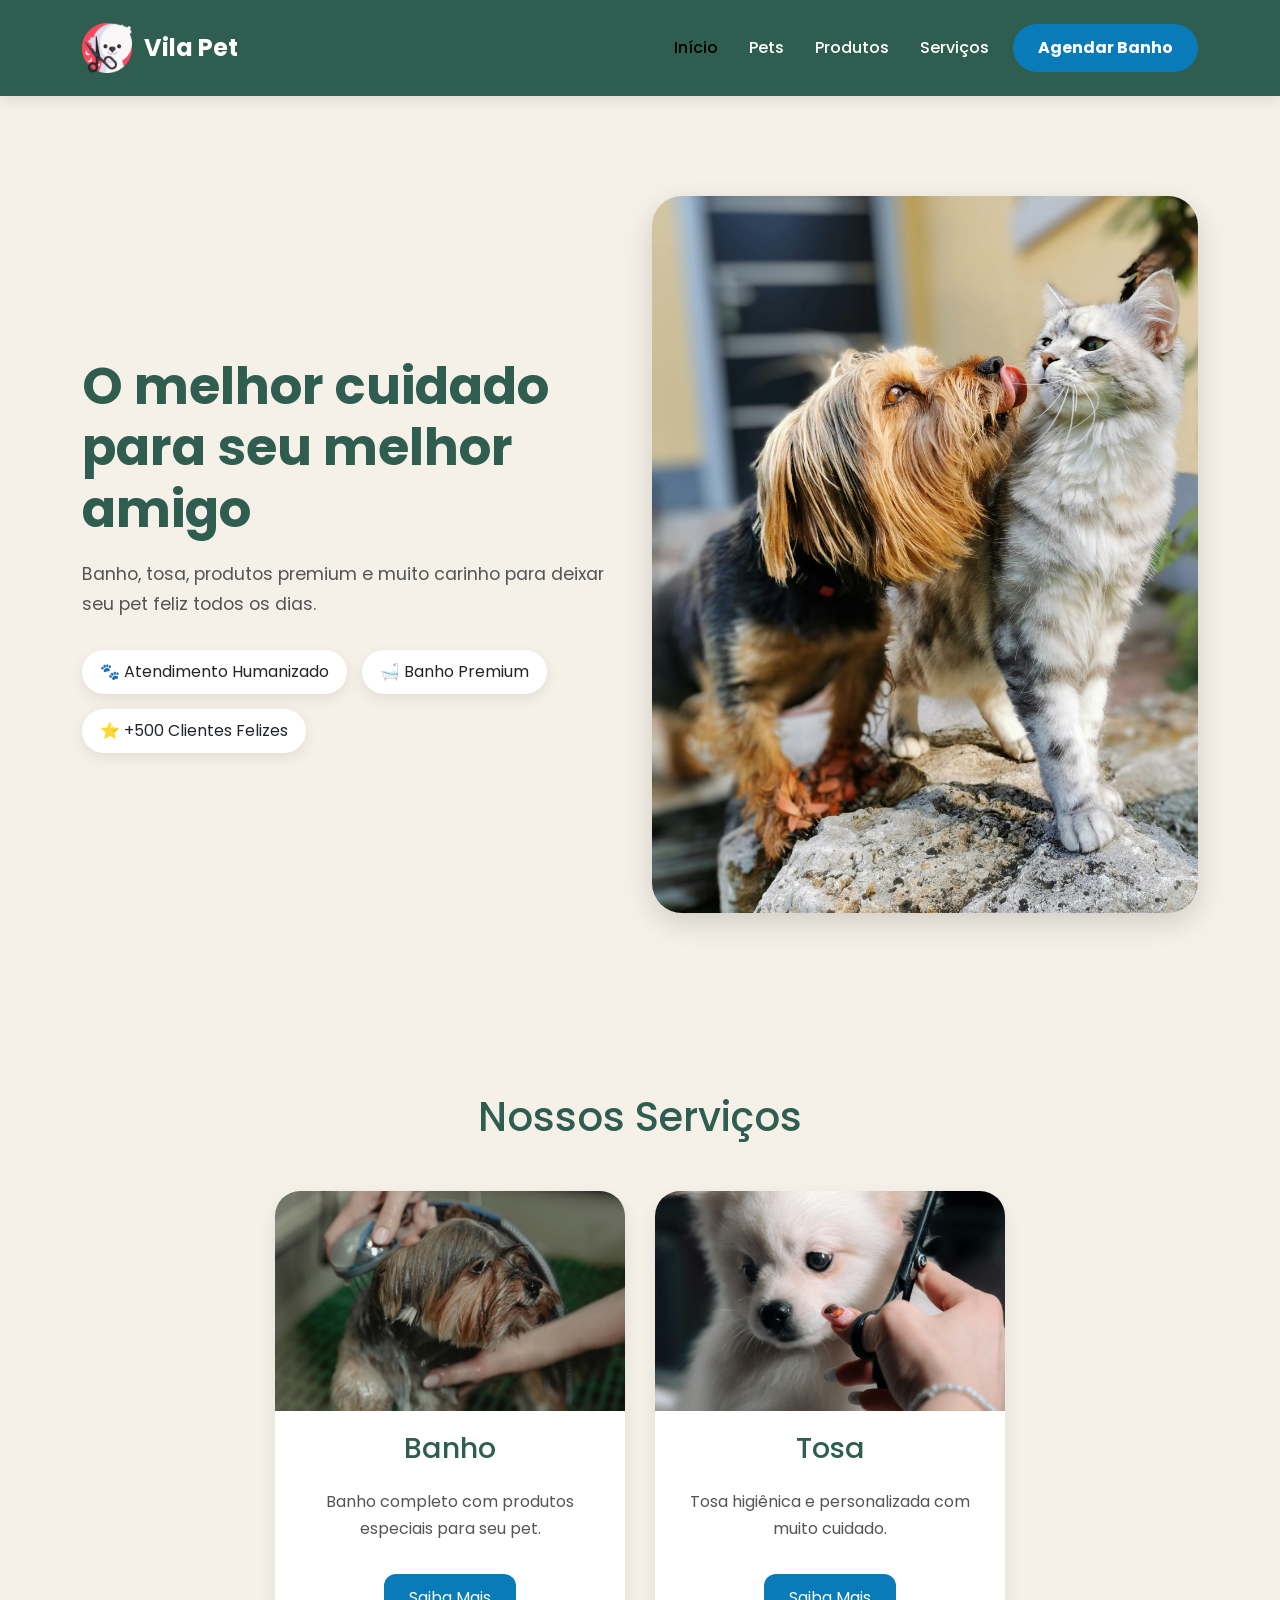
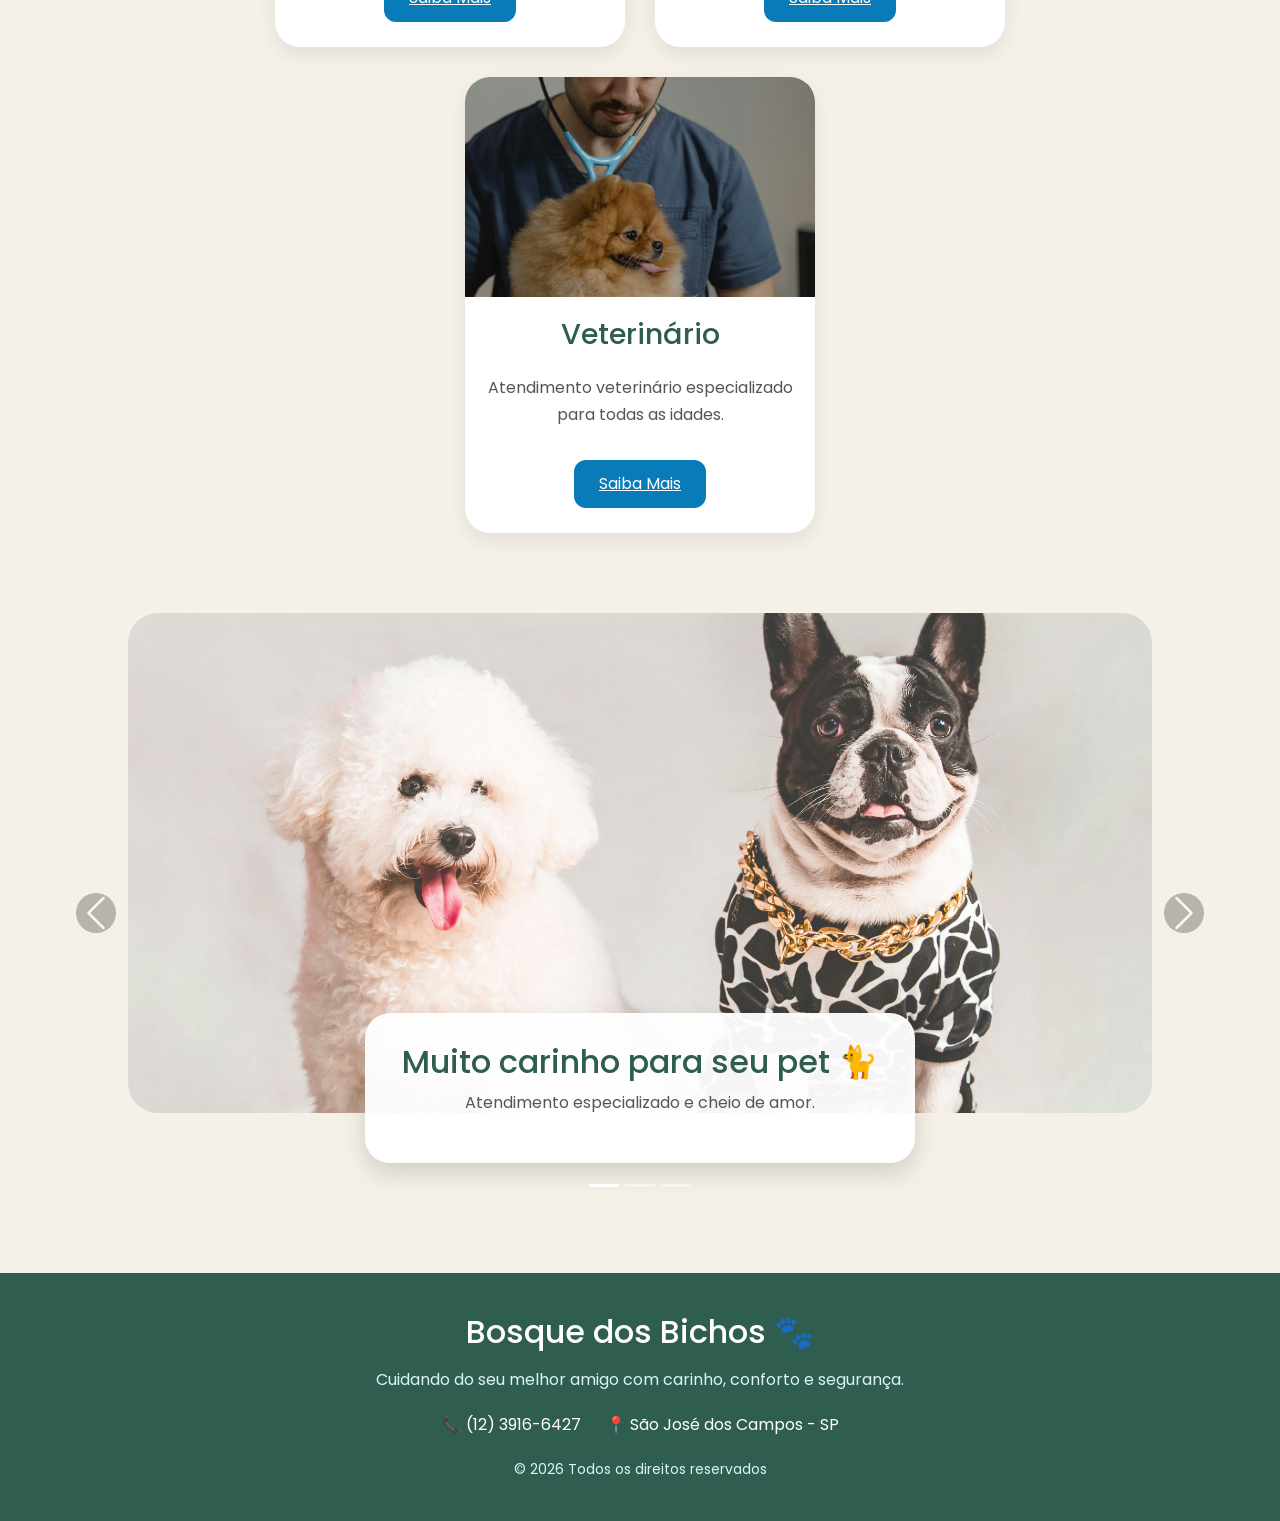
==== commit 8a6bfed3: "BPIYVIPY" ====
--- a/index.html
+++ b/index.html
@@ -45,7 +45,7 @@
           <img src="img/corte-de-cabelo.png" alt="Logo Petshop">
 
           <span>
-            Bosque dos Bichos
+            Vila Pet
           </span>
 
         </a>
@@ -103,7 +103,7 @@
                 data-bs-toggle="modal"
                 data-bs-target="#modalPet">
 
-                Agendar Banho 🐶
+                Agendar Banho 
 
               </button>
 
@@ -133,7 +133,7 @@
 
           <!-- Title -->
           <h1>
-            O melhor cuidado para seu melhor amigo 🐾
+            O melhor cuidado para seu melhor amigo 
           </h1>
 
           <p>
